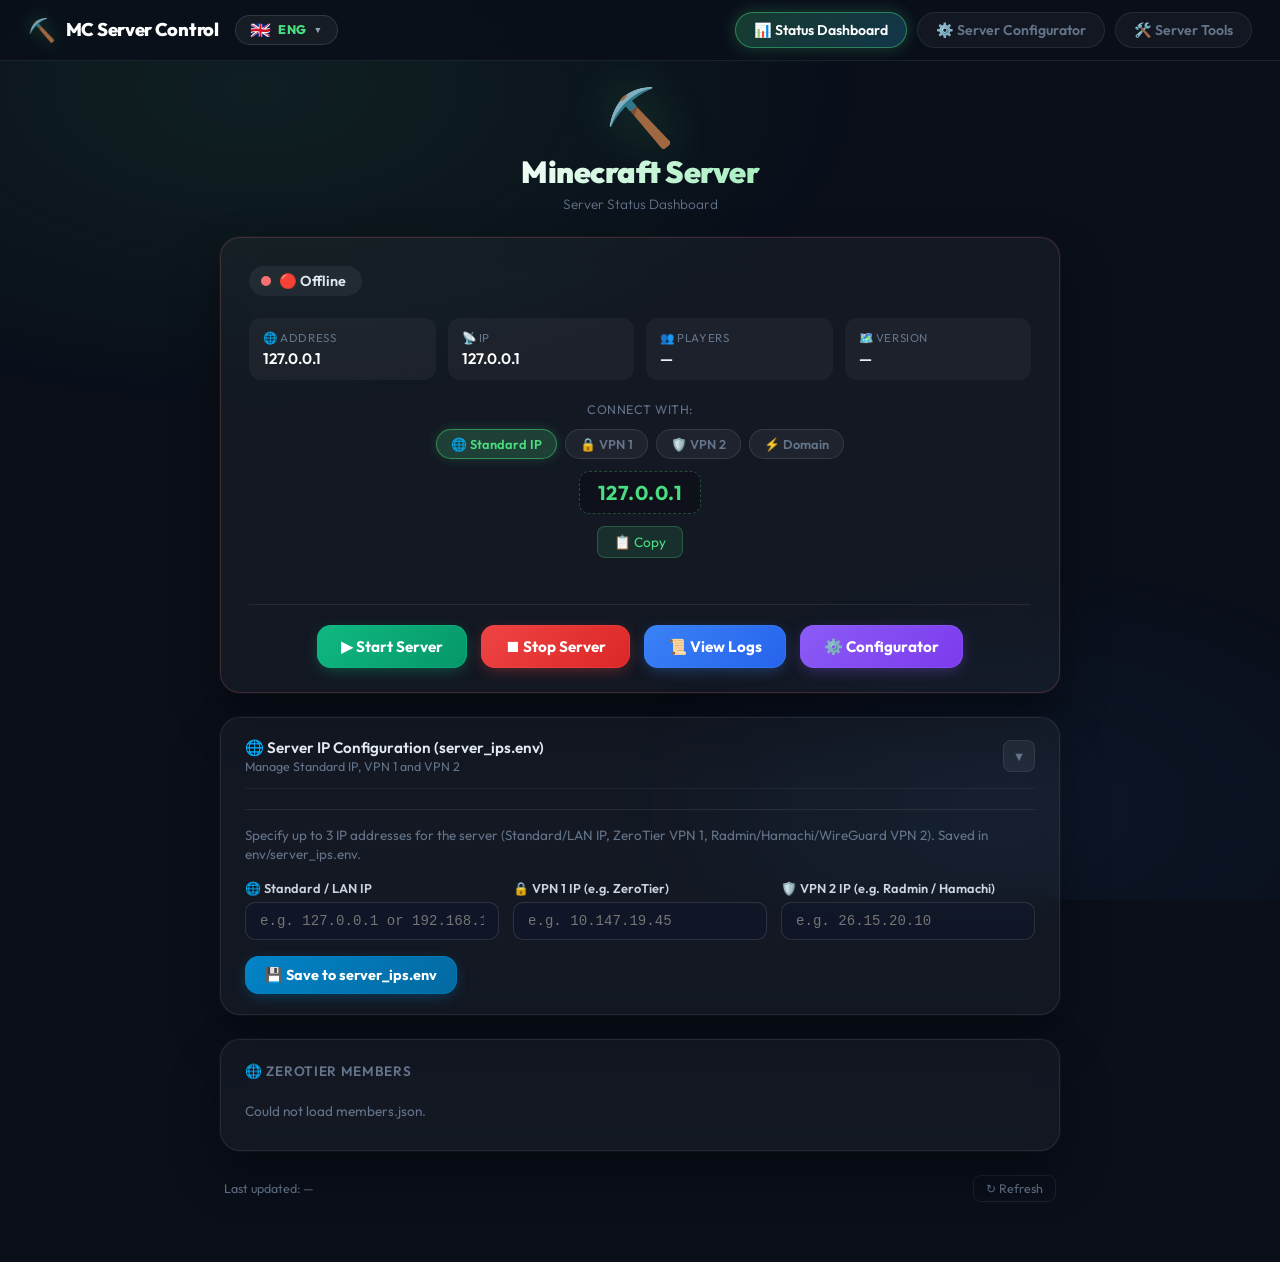
==== images/caddy/web/index.html @ 21b8a4ed "scroll menu change language web page" ====
<!DOCTYPE html>
<html lang="en">

<head>
    <meta charset="UTF-8">
    <meta name="viewport" content="width=device-width, initial-scale=1.0">
    <title>Minecraft Server Status</title>
    <link rel="preconnect" href="https://fonts.googleapis.com">
    <link rel="preconnect" href="https://fonts.googleapis.com" crossorigin>
    <link href="https://fonts.googleapis.com/css2?family=Outfit:wght@300;400;600;700;900&display=swap" rel="stylesheet">
    <link rel="stylesheet" href="css/style.css?v=12">
    <link rel="stylesheet" href="css/config.css?v=12">
</head>

<body>
    <div class="bg-particles" id="particles"></div>

    <!-- Navigation Header -->
    <nav class="top-nav">
        <div class="nav-left">
            <div class="nav-brand">
                <span class="nav-icon">⛏️</span>
                <span class="nav-title" data-i18n="nav_brand">MC Server Control</span>
            </div>
            <div class="lang-dropdown-wrapper" id="lang-dropdown-wrapper">
                <button type="button" class="lang-dropdown-btn" id="lang-dropdown-btn" onclick="toggleLangDropdown(event)" aria-expanded="false" aria-haspopup="true" title="Select Language">
                    <span class="lang-flag" id="lang-flag">🇬🇧</span>
                    <span class="lang-code" id="lang-code">ENG</span>
                    <span class="lang-arrow">▼</span>
                </button>
                <div class="lang-dropdown-menu" id="lang-dropdown-menu">
                    <button type="button" class="lang-option active" data-lang="en" onclick="selectLanguage('en')">
                        <span class="lang-option-flag">🇬🇧</span>
                        <span class="lang-option-label">English</span>
                        <span class="lang-option-code">ENG</span>
                        <span class="lang-check">✓</span>
                    </button>
                    <button type="button" class="lang-option" data-lang="it" onclick="selectLanguage('it')">
                        <span class="lang-option-flag">🇮🇹</span>
                        <span class="lang-option-label">Italiano</span>
                        <span class="lang-option-code">ITA</span>
                        <span class="lang-check">✓</span>
                    </button>
                </div>
            </div>
        </div>
        <div class="nav-links">
            <a href="index.html" class="nav-btn active" data-i18n="nav_status">📊 Status Dashboard</a>
            <a href="config.html" class="nav-btn" data-i18n="nav_config">⚙️ Server Configurator</a>
            <a href="tools.html" class="nav-btn" data-i18n="nav_tools">🛠️ Server Tools</a>
        </div>
    </nav>

    <main class="container">
        <header>
            <div class="logo">⛏️</div>
            <h1 id="server-name" data-i18n="dash_title">Minecraft Server</h1>
            <p class="subtitle" id="server-desc" data-i18n="dash_subtitle">Server Status Dashboard</p>
            <p class="visitor-greeting" id="visitor-greeting" style="display:none"></p>
        </header>

        <!-- Auto-Stop Inactivity Warning Banner -->
        <div id="autostop-banner" class="autostop-banner" style="display: none;">
            <div class="banner-content">
                <span class="banner-icon">💤</span>
                <div class="banner-text">
                    <strong data-i18n="dash_autostop_title">Server in Standby per Inattività (Auto-Stop)</strong>
                    <p data-i18n="dash_autostop_desc">Il server è stato spento automaticamente per risparmiare risorse. Clicca su <strong>▶ Start Server</strong> per riaccenderlo.</p>
                </div>
            </div>
            <button class="control-btn start-btn btn-sm" id="banner-start-btn" onclick="startServer()" style="white-space: nowrap;" data-i18n="dash_btn_restart_standby">▶ Riattiva Server</button>
        </div>

        <section class="status-card" id="status-card">
            <div class="status-badge" id="status-badge">
                <span class="pulse-dot" id="pulse-dot"></span>
                <span id="status-text" data-i18n="dash_checking">Checking...</span>
            </div>

            <div class="info-grid">
                <div class="info-item">
                    <div class="info-label" data-i18n="dash_address">🌐 Address</div>
                    <div class="info-value" id="server-address">Loading...</div>
                </div>
                <div class="info-item">
                    <div class="info-label" data-i18n="dash_ip">📡 IP</div>
                    <div class="info-value" id="server-ip">Loading...</div>
                </div>
                <div class="info-item">
                    <div class="info-label" data-i18n="dash_players">👥 Players</div>
                    <div class="info-value" id="player-count">—</div>
                </div>
                <div class="info-item">
                    <div class="info-label" data-i18n="dash_version">🗺️ Version</div>
                    <div class="info-value" id="server-version">—</div>
                </div>
            </div>

            <div class="motd-box" id="motd-box" style="display:none">
                <span id="motd-text"></span>
            </div>

            <div class="connect-section">
                <p class="connect-label" data-i18n="dash_connect_with">Connect with:</p>
                <div class="ip-selector-tabs" id="ip-selector-tabs">
                    <button class="ip-tab active" id="tab-normal" onclick="selectConnectIp('normal')" data-i18n="dash_tab_normal">🌐 Standard IP</button>
                    <button class="ip-tab" id="tab-vpn1" onclick="selectConnectIp('vpn1')" data-i18n="dash_tab_vpn1">🔒 VPN 1</button>
                    <button class="ip-tab" id="tab-vpn2" onclick="selectConnectIp('vpn2')" data-i18n="dash_tab_vpn2">🛡️ VPN 2</button>
                    <button class="ip-tab" id="tab-ddns" onclick="selectConnectIp('ddns')" data-i18n="dash_tab_ddns">⚡ Domain</button>
                </div>
                <div class="connect-address" id="connect-address">—</div>
                <button class="copy-btn" id="copy-btn" onclick="copyAddress()" data-i18n="dash_btn_copy">📋 Copy</button>
            </div>

            <div class="server-controls">
                <button class="control-btn start-btn" id="start-btn" onclick="startServer()" data-i18n="dash_btn_start">▶ Start Server</button>
                <button class="control-btn stop-btn" id="stop-btn" onclick="stopServer()" data-i18n="dash_btn_stop">⏹ Stop Server</button>
                <button class="control-btn log-btn" id="toggle-log-btn" onclick="toggleLogs()" data-i18n="dash_btn_logs">📜 View Logs</button>
                <a href="config.html" class="control-btn config-btn" id="config-btn" data-i18n="dash_btn_config">⚙️ Configurator</a>
            </div>

            <div class="log-viewer" id="log-viewer" style="display: none;">
                <div class="log-header">
                    <span data-i18n="dash_logs_title">Server Logs</span>
                    <button class="log-refresh-btn" onclick="fetchLogs()">↻</button>
                </div>
                <pre class="log-content" id="log-content" data-i18n="dash_logs_loading">Loading logs...</pre>
            </div>
        </section>

        <!-- Server IPs Configuration Card (server_ips.env) -->
        <section class="ip-manager-card" id="ip-manager-card">
            <div class="card-header" onclick="toggleIpManager()">
                <div class="card-header-left">
                    <h2 class="card-title" data-i18n="dash_ip_manager_title">🌐 Server IP Configuration (server_ips.env)</h2>
                    <span class="card-subtitle" data-i18n="dash_ip_manager_sub">Manage Standard IP, VPN 1 and VPN 2</span>
                </div>
                <button class="toggle-btn" id="ip-toggle-btn" type="button">▼</button>
            </div>
            <div class="ip-manager-body" id="ip-manager-body">
                <p class="section-desc" data-i18n="dash_ip_manager_desc">Specify up to 3 IP addresses for the server (Standard/LAN IP, ZeroTier VPN 1, Radmin/Hamachi/WireGuard VPN 2). Saved in env/server_ips.env.</p>
                <div class="ip-inputs-grid">
                    <div class="ip-field">
                        <label for="ip-server-input" data-i18n="dash_ip_normal_label">🌐 Standard / LAN IP</label>
                        <input type="text" id="ip-server-input" placeholder="e.g. 127.0.0.1 or 192.168.1.100" data-i18n-placeholder="dash_ip_normal_ph">
                    </div>
                    <div class="ip-field">
                        <label for="ip-vpn1-input" data-i18n="dash_ip_vpn1_label">🔒 VPN 1 IP (e.g. ZeroTier)</label>
                        <input type="text" id="ip-vpn1-input" placeholder="e.g. 10.147.19.45" data-i18n-placeholder="dash_ip_vpn1_ph">
                    </div>
                    <div class="ip-field">
                        <label for="ip-vpn2-input" data-i18n="dash_ip_vpn2_label">🛡️ VPN 2 IP (e.g. Radmin / Hamachi)</label>
                        <input type="text" id="ip-vpn2-input" placeholder="e.g. 26.15.20.10" data-i18n-placeholder="dash_ip_vpn2_ph">
                    </div>
                </div>
                <div class="ip-actions">
                    <button class="control-btn save-ips-btn" onclick="saveServerIps()" data-i18n="dash_btn_save_ips">💾 Save to server_ips.env</button>
                    <span class="save-status" id="ip-save-status"></span>
                </div>
            </div>
        </section>

        <section class="members-card">
            <h2 class="members-title" data-i18n="dash_members_title">🌐 ZeroTier Members</h2>
            <ul class="members-list" id="members-list">
                <li class="member-placeholder">Loading...</li>
            </ul>
        </section>

        <footer>
            <p><span data-i18n="dash_last_updated">Last updated:</span> <span id="last-updated">—</span></p>
            <button class="refresh-btn" onclick="refresh()" data-i18n="dash_btn_refresh">↻ Refresh</button>
        </footer>
    </main>

    <script src="js/i18n.js?v=12"></script>
    <script src="js/script.js?v=12"></script>
</body>

</html>
---- images/caddy/web/css/style.css ----
:root {
    --green: #4ade80;
    --green-dark: #16a34a;
    --red: #f87171;
    --yellow: #fbbf24;
    --bg: #0a0f1a;
    --card-bg: rgba(255, 255, 255, 0.04);
    --card-border: rgba(255, 255, 255, 0.08);
    --text: #e2e8f0;
    --muted: #64748b;
    --font: 'Outfit', sans-serif;
}

* {
    margin: 0;
    padding: 0;
    box-sizing: border-box;
}

body {
    font-family: var(--font);
    background: var(--bg);
    color: var(--text);
    min-height: 100vh;
    display: flex;
    flex-direction: column;
    overflow-x: hidden;
    overflow-y: auto;
    position: relative;
}

/* ── Top Navigation Bar ─────────────────────────────────────────── */
.top-nav {
    position: sticky;
    top: 0;
    z-index: 100;
    background: rgba(10, 15, 26, 0.88);
    backdrop-filter: blur(16px);
    -webkit-backdrop-filter: blur(16px);
    border-bottom: 1px solid var(--card-border);
    padding: 12px 28px;
    display: flex;
    align-items: center;
    justify-content: space-between;
    width: 100%;
    box-sizing: border-box;
}

.nav-left {
    display: flex;
    align-items: center;
    gap: 16px;
}

.nav-brand {
    display: flex;
    align-items: center;
    gap: 10px;
    font-weight: 800;
    font-size: 1.15rem;
    color: #ffffff;
    letter-spacing: -0.3px;
}

.nav-icon {
    font-size: 1.4rem;
    filter: drop-shadow(0 0 8px rgba(74, 222, 128, 0.4));
}

.lang-dropdown-wrapper {
    position: relative;
    display: inline-block;
}

.lang-dropdown-btn {
    all: unset;
    box-sizing: border-box;
    display: inline-flex;
    align-items: center;
    gap: 7px;
    padding: 6px 14px;
    background: rgba(255, 255, 255, 0.05);
    border: 1px solid rgba(255, 255, 255, 0.12);
    border-radius: 999px;
    color: #e2e8f0;
    font-size: 0.82rem;
    font-weight: 700;
    cursor: pointer;
    transition: all 0.25s cubic-bezier(0.4, 0, 0.2, 1);
    user-select: none;
    font-family: inherit;
    letter-spacing: 0.5px;
}

.lang-dropdown-btn:hover,
.lang-dropdown-wrapper.open .lang-dropdown-btn {
    background: rgba(255, 255, 255, 0.1);
    border-color: rgba(74, 222, 128, 0.45);
    color: #ffffff;
    box-shadow: 0 0 12px rgba(74, 222, 128, 0.2);
    transform: translateY(-1px);
}

.lang-flag {
    font-size: 1.05rem;
    line-height: 1;
}

.lang-code {
    font-size: 0.78rem;
    font-weight: 800;
    color: #4ade80;
}

.lang-arrow {
    font-size: 0.55rem;
    color: #94a3b8;
    transition: transform 0.25s ease;
}

.lang-dropdown-wrapper.open .lang-arrow {
    transform: rotate(180deg);
}

.lang-dropdown-menu {
    position: absolute;
    top: calc(100% + 8px);
    left: 0;
    min-width: 175px;
    background: rgba(15, 23, 42, 0.95);
    backdrop-filter: blur(20px);
    -webkit-backdrop-filter: blur(20px);
    border: 1px solid rgba(255, 255, 255, 0.15);
    border-radius: 14px;
    box-shadow: 0 12px 35px rgba(0, 0, 0, 0.6), 0 0 15px rgba(74, 222, 128, 0.1);
    padding: 6px;
    display: none;
    flex-direction: column;
    gap: 4px;
    z-index: 1000;
    transform-origin: top left;
    animation: dropdownFade 0.2s cubic-bezier(0.16, 1, 0.3, 1);
}

@keyframes dropdownFade {
    from {
        opacity: 0;
        transform: translateY(-6px) scale(0.97);
    }
    to {
        opacity: 1;
        transform: translateY(0) scale(1);
    }
}

.lang-dropdown-wrapper.open .lang-dropdown-menu {
    display: flex;
}

.lang-option {
    all: unset;
    box-sizing: border-box;
    display: flex;
    align-items: center;
    gap: 10px;
    padding: 8px 12px;
    border-radius: 9px;
    color: #cbd5e1;
    font-size: 0.85rem;
    font-weight: 600;
    cursor: pointer;
    transition: all 0.18s ease;
    user-select: none;
}

.lang-option:hover {
    background: rgba(255, 255, 255, 0.08);
    color: #ffffff;
}

.lang-option.active {
    background: rgba(74, 222, 128, 0.15);
    color: #4ade80;
    font-weight: 700;
    border: 1px solid rgba(74, 222, 128, 0.3);
}

.lang-option-flag {
    font-size: 1.15rem;
    line-height: 1;
}

.lang-option-label {
    flex: 1;
}

.lang-option-code {
    font-size: 0.72rem;
    color: #94a3b8;
    font-weight: 700;
    background: rgba(255, 255, 255, 0.06);
    padding: 2px 6px;
    border-radius: 4px;
}

.lang-option.active .lang-option-code {
    color: #4ade80;
    background: rgba(74, 222, 128, 0.2);
}

.lang-check {
    font-size: 0.85rem;
    color: #4ade80;
    opacity: 0;
    transition: opacity 0.15s ease;
}

.lang-option.active .lang-check {
    opacity: 1;
}

.nav-links {
    display: flex;
    align-items: center;
    gap: 10px;
    flex-wrap: wrap;
}

.nav-btn {
    text-decoration: none;
    font-size: 0.88rem;
    font-weight: 600;
    padding: 8px 18px;
    border-radius: 999px;
    color: var(--muted);
    background: rgba(255, 255, 255, 0.04);
    border: 1px solid var(--card-border);
    transition: all 0.25s cubic-bezier(0.4, 0, 0.2, 1);
    display: inline-flex;
    align-items: center;
    gap: 6px;
    user-select: none;
}

.nav-btn:hover {
    color: #ffffff;
    background: rgba(255, 255, 255, 0.09);
    border-color: rgba(255, 255, 255, 0.2);
    transform: translateY(-1px);
}

.nav-btn.active {
    color: #ffffff;
    background: linear-gradient(135deg, rgba(74, 222, 128, 0.22), rgba(56, 189, 248, 0.22));
    border-color: rgba(74, 222, 128, 0.45);
    box-shadow: 0 0 16px rgba(74, 222, 128, 0.25);
}

@media (max-width: 640px) {
    .top-nav {
        flex-direction: column;
        gap: 12px;
        padding: 12px 16px;
        text-align: center;
    }
    
    .nav-links {
        justify-content: center;
        width: 100%;
    }
    
    .nav-btn {
        font-size: 0.8rem;
        padding: 6px 12px;
    }
}

/* ── background particles ─────────────────── */
.bg-particles {
    position: fixed;
    inset: 0;
    pointer-events: none;
    z-index: 0;
}

.bg-particles::before {
    content: '';
    position: absolute;
    inset: 0;
    background:
        radial-gradient(ellipse 80% 60% at 20% 10%, rgba(74, 222, 128, .08) 0%, transparent 60%),
        radial-gradient(ellipse 60% 50% at 80% 90%, rgba(59, 130, 246, .07) 0%, transparent 55%);
}

/* ── layout ───────────────────────────────── */
.container {
    position: relative;
    z-index: 1;
    width: min(840px, 94vw);
    display: flex;
    flex-direction: column;
    gap: 24px;
    padding: 28px 0 60px 0;
    margin: auto;
}

/* ── header ───────────────────────────────── */
header {
    text-align: center;
}

.logo {
    font-size: 3.5rem;
    line-height: 1;
    margin-bottom: 8px;
    filter: drop-shadow(0 0 24px rgba(74, 222, 128, .4));
    animation: float 3s ease-in-out infinite;
}

@keyframes float {

    0%,
    100% {
        transform: translateY(0);
    }

    50% {
        transform: translateY(-8px);
    }
}

h1 {
    font-size: 1.9rem;
    font-weight: 900;
    letter-spacing: -0.5px;
    background: linear-gradient(135deg, #fff 30%, #4ade80);
    -webkit-background-clip: text;
    background-clip: text;
    -webkit-text-fill-color: transparent;
}

.subtitle {
    color: var(--muted);
    font-size: .85rem;
    margin-top: 4px;
    font-weight: 300;
}

.visitor-greeting {
    margin-top: 8px;
    font-size: .82rem;
    color: var(--green);
    background: rgba(74, 222, 128, .08);
    border: 1px solid rgba(74, 222, 128, .18);
    border-radius: 99px;
    display: inline-block;
    padding: 3px 14px;
    font-weight: 500;
}

/* ── status card ──────────────────────────── */
.status-card {
    background: var(--card-bg);
    border: 1px solid var(--card-border);
    border-radius: 20px;
    padding: 28px 28px 24px;
    backdrop-filter: blur(16px);
    display: flex;
    flex-direction: column;
    gap: 22px;
    box-shadow: 0 0 0 1px rgba(255, 255, 255, .03), 0 24px 48px rgba(0, 0, 0, .4);
    transition: border-color .4s;
}

.status-card.online {
    border-color: rgba(74, 222, 128, .3);
}

.status-card.offline {
    border-color: rgba(248, 113, 113, .2);
}

/* status badge */
.status-badge {
    display: inline-flex;
    align-items: center;
    gap: 8px;
    background: rgba(255, 255, 255, .06);
    border-radius: 99px;
    padding: 6px 16px 6px 12px;
    font-size: .9rem;
    font-weight: 600;
    width: fit-content;
}

.pulse-dot {
    width: 10px;
    height: 10px;
    border-radius: 50%;
    background: var(--muted);
    transition: background .4s;
}

.pulse-dot.online {
    background: var(--green);
    box-shadow: 0 0 0 0 rgba(74, 222, 128, .6);
    animation: pulse 1.8s infinite;
}

.pulse-dot.offline {
    background: var(--red);
}

@keyframes pulse {
    0% {
        box-shadow: 0 0 0 0 rgba(74, 222, 128, .6);
    }

    70% {
        box-shadow: 0 0 0 8px rgba(74, 222, 128, 0);
    }

    100% {
        box-shadow: 0 0 0 0 rgba(74, 222, 128, 0);
    }
}

/* info grid */
.info-grid {
    display: grid;
    grid-template-columns: repeat(4, 1fr);
    gap: 12px;
}

@media (max-width: 680px) {
    .info-grid {
        grid-template-columns: 1fr 1fr;
    }
}

.info-item {
    background: rgba(255, 255, 255, .04);
    border-radius: 12px;
    padding: 12px 14px;
}

.info-label {
    font-size: .72rem;
    color: var(--muted);
    text-transform: uppercase;
    letter-spacing: .6px;
    margin-bottom: 4px;
}

.info-value {
    font-size: .95rem;
    font-weight: 600;
    word-break: break-all;
    color: #fff;
}

/* motd */
.motd-box {
    background: rgba(74, 222, 128, .06);
    border: 1px solid rgba(74, 222, 128, .15);
    border-radius: 12px;
    padding: 12px 16px;
    font-size: .9rem;
    color: #a7f3d0;
    font-style: italic;
    text-align: center;
}

/* connect section */
.connect-section {
    display: flex;
    flex-direction: column;
    align-items: center;
    gap: 12px;
}

.connect-label {
    font-size: .78rem;
    color: var(--muted);
    text-transform: uppercase;
    letter-spacing: .5px;
}

.ip-selector-tabs {
    display: flex;
    flex-wrap: wrap;
    justify-content: center;
    gap: 8px;
}

.ip-tab {
    background: rgba(255, 255, 255, 0.05);
    border: 1px solid rgba(255, 255, 255, 0.1);
    color: var(--muted);
    font-family: var(--font);
    font-size: 0.8rem;
    font-weight: 600;
    padding: 6px 14px;
    border-radius: 20px;
    cursor: pointer;
    transition: all 0.2s ease;
}

.ip-tab:hover {
    background: rgba(255, 255, 255, 0.12);
    color: var(--text);
}

.ip-tab.active {
    background: rgba(74, 222, 128, 0.2);
    border-color: rgba(74, 222, 128, 0.5);
    color: var(--green);
    box-shadow: 0 0 12px rgba(74, 222, 128, 0.2);
}

.connect-address {
    font-size: 1.25rem;
    font-weight: 700;
    color: var(--green);
    letter-spacing: .5px;
    background: rgba(0, 0, 0, 0.25);
    padding: 8px 18px;
    border-radius: 10px;
    border: 1px dashed rgba(74, 222, 128, 0.3);
}

.copy-btn {
    background: rgba(74, 222, 128, .12);
    border: 1px solid rgba(74, 222, 128, .25);
    color: var(--green);
    border-radius: 8px;
    padding: 6px 16px;
    font-family: var(--font);
    font-size: .85rem;
    cursor: pointer;
    transition: all .2s;
}

.copy-btn:hover {
    background: rgba(74, 222, 128, .22);
    transform: translateY(-1px);
}

/* ── ip manager card ──────────────────────── */
.ip-manager-card {
    background: var(--card-bg);
    border: 1px solid var(--card-border);
    border-radius: 20px;
    padding: 20px 24px;
    backdrop-filter: blur(16px);
    box-shadow: 0 0 0 1px rgba(255, 255, 255, .03), 0 24px 48px rgba(0, 0, 0, .4);
    transition: all 0.3s ease;
}

.ip-manager-card .card-header {
    display: flex;
    justify-content: space-between;
    align-items: center;
    cursor: pointer;
    user-select: none;
}

.ip-manager-card .card-title {
    font-size: 0.95rem;
    font-weight: 600;
    color: #e2e8f0;
    margin: 0;
}

.ip-manager-card .card-subtitle {
    display: block;
    font-size: 0.78rem;
    color: var(--muted);
    margin-top: 2px;
}

.toggle-btn {
    background: rgba(255, 255, 255, 0.06);
    border: 1px solid var(--card-border);
    color: var(--muted);
    border-radius: 8px;
    width: 32px;
    height: 32px;
    display: flex;
    align-items: center;
    justify-content: center;
    cursor: pointer;
    font-size: 0.8rem;
    transition: all 0.2s ease;
}

.toggle-btn:hover {
    color: var(--text);
    background: rgba(255, 255, 255, 0.12);
}

.ip-manager-body {
    margin-top: 18px;
    padding-top: 16px;
    border-top: 1px solid rgba(255, 255, 255, 0.08);
}

.section-desc {
    font-size: 0.84rem;
    color: var(--muted);
    margin-bottom: 16px;
    line-height: 1.4;
}

.section-desc code {
    background: rgba(255, 255, 255, 0.08);
    padding: 2px 6px;
    border-radius: 4px;
    color: #a7f3d0;
}

.ip-inputs-grid {
    display: grid;
    grid-template-columns: repeat(auto-fit, minmax(220px, 1fr));
    gap: 14px;
    margin-bottom: 16px;
}

.ip-field {
    display: flex;
    flex-direction: column;
    gap: 6px;
}

.ip-field label {
    font-size: 0.8rem;
    font-weight: 600;
    color: #cbd5e1;
}

.ip-field input {
    background: rgba(15, 23, 42, 0.6);
    border: 1px solid rgba(255, 255, 255, 0.12);
    border-radius: 10px;
    padding: 10px 14px;
    color: #f8fafc;
    font-family: 'Courier New', monospace;
    font-size: 0.88rem;
    outline: none;
    transition: all 0.2s ease;
}

.ip-field input:focus {
    border-color: #38bdf8;
    box-shadow: 0 0 12px rgba(56, 189, 248, 0.25);
    background: rgba(15, 23, 42, 0.85);
}

.ip-actions {
    display: flex;
    align-items: center;
    gap: 12px;
}

.save-ips-btn {
    background: linear-gradient(135deg, #0284c7, #0369a1);
    box-shadow: 0 4px 15px -3px rgba(2, 132, 199, 0.4), 0 0 0 1px rgba(2, 132, 199, 0.5) inset;
    padding: 10px 20px !important;
    font-size: 0.9rem !important;
}

.save-ips-btn:hover:not(:disabled) {
    transform: translateY(-2px);
    box-shadow: 0 8px 25px -5px rgba(2, 132, 199, 0.6), 0 0 0 1px rgba(2, 132, 199, 0.8) inset;
}

.save-status {
    font-size: 0.85rem;
    font-weight: 500;
}

/* ── footer ───────────────────────────────── */
footer {
    display: flex;
    justify-content: space-between;
    align-items: center;
    font-size: .78rem;
    color: var(--muted);
    padding: 0 4px;
}

.refresh-btn {
    background: none;
    border: 1px solid var(--card-border);
    color: var(--muted);
    border-radius: 8px;
    padding: 5px 12px;
    font-family: var(--font);
    font-size: .78rem;
    cursor: pointer;
    transition: all .2s;
}

.refresh-btn:hover {
    color: var(--text);
    border-color: rgba(255, 255, 255, .2);
}

/* ── members card ─────────────────────────── */
.members-card {
    background: var(--card-bg);
    border: 1px solid var(--card-border);
    border-radius: 20px;
    padding: 22px 24px;
    backdrop-filter: blur(16px);
    box-shadow: 0 0 0 1px rgba(255, 255, 255, .03), 0 24px 48px rgba(0, 0, 0, .4);
}

.members-title {
    font-size: .85rem;
    font-weight: 600;
    color: var(--muted);
    text-transform: uppercase;
    letter-spacing: .7px;
    margin-bottom: 14px;
}

.members-list {
    list-style: none;
    display: flex;
    flex-direction: column;
    gap: 8px;
}

.member-item {
    display: flex;
    align-items: center;
    justify-content: space-between;
    background: rgba(255, 255, 255, .04);
    border-radius: 12px;
    padding: 10px 14px;
    transition: background .2s;
}

.member-item:hover {
    background: rgba(255, 255, 255, .07);
}

.member-name {
    font-weight: 600;
    font-size: .9rem;
}

.member-ip {
    font-family: 'Courier New', monospace;
    font-size: .82rem;
    color: var(--green);
    background: rgba(74, 222, 128, .08);
    border-radius: 6px;
    padding: 2px 8px;
}

.member-placeholder {
    color: var(--muted);
    font-size: .85rem;
    padding: 8px 0;
}

/* Highlight Server Host */
.member-item.member-host {
    background: rgba(74, 222, 128, .12);
    border: 1px solid rgba(74, 222, 128, .3);
}

.host-badge {
    display: inline-block;
    font-size: .68rem;
    font-weight: 700;
    background: rgba(74, 222, 128, .18);
    color: var(--green);
    border-radius: 99px;
    padding: 1px 8px;
    margin-left: 6px;
    vertical-align: middle;
    letter-spacing: .3px;
}

/* ── server controls ──────────────────────── */
.server-controls {
    display: flex;
    justify-content: center;
    align-items: center;
    flex-wrap: wrap;
    gap: 14px;
    margin-top: 24px;
    padding-top: 20px;
    border-top: 1px solid var(--card-border);
}

.control-btn {
    position: relative;
    font-family: var(--font);
    font-weight: 700;
    font-size: 0.95rem;
    padding: 12px 24px;
    border-radius: 14px;
    cursor: pointer;
    transition: all 0.3s cubic-bezier(0.4, 0, 0.2, 1);
    color: white;
    border: none;
    overflow: hidden;
    z-index: 1;
    display: inline-flex;
    align-items: center;
    justify-content: center;
    gap: 8px;
    white-space: nowrap;
}

.control-btn::before {
    content: '';
    position: absolute;
    inset: 0;
    z-index: -1;
    background: linear-gradient(135deg, rgba(255,255,255,0.1), rgba(255,255,255,0));
    transition: opacity 0.3s ease;
    opacity: 0;
}

.control-btn:hover::before {
    opacity: 1;
}

.control-btn:disabled {
    opacity: 0.5;
    cursor: not-allowed;
    transform: none !important;
    box-shadow: none !important;
    filter: grayscale(0.8);
}

.start-btn {
    background: linear-gradient(135deg, #10b981, #059669);
    box-shadow: 0 4px 15px -3px rgba(16, 185, 129, 0.4), 0 0 0 1px rgba(16, 185, 129, 0.5) inset;
}

.start-btn:hover:not(:disabled) {
    transform: translateY(-3px);
    box-shadow: 0 8px 25px -5px rgba(16, 185, 129, 0.6), 0 0 0 1px rgba(16, 185, 129, 0.8) inset;
}

.stop-btn {
    background: linear-gradient(135deg, #ef4444, #dc2626);
    box-shadow: 0 4px 15px -3px rgba(239, 68, 68, 0.4), 0 0 0 1px rgba(239, 68, 68, 0.5) inset;
}

.stop-btn:hover:not(:disabled) {
    transform: translateY(-3px);
    box-shadow: 0 8px 25px -5px rgba(239, 68, 68, 0.6), 0 0 0 1px rgba(239, 68, 68, 0.8) inset;
}

.log-btn {
    background: linear-gradient(135deg, #3b82f6, #2563eb);
    box-shadow: 0 4px 15px -3px rgba(59, 130, 246, 0.4), 0 0 0 1px rgba(59, 130, 246, 0.5) inset;
}

.log-btn:hover:not(:disabled) {
    transform: translateY(-3px);
    box-shadow: 0 8px 25px -5px rgba(59, 130, 246, 0.6), 0 0 0 1px rgba(59, 130, 246, 0.8) inset;
}

.config-btn {
    background: linear-gradient(135deg, #8b5cf6, #7c3aed);
    box-shadow: 0 4px 15px -3px rgba(139, 92, 246, 0.4), 0 0 0 1px rgba(139, 92, 246, 0.5) inset;
    text-decoration: none;
    display: inline-flex;
    align-items: center;
    justify-content: center;
    gap: 6px;
}

.config-btn:hover:not(:disabled) {
    transform: translateY(-3px);
    box-shadow: 0 8px 25px -5px rgba(139, 92, 246, 0.6), 0 0 0 1px rgba(139, 92, 246, 0.8) inset;
    color: white;
}

/* ── autostop banner ──────────────────────── */
.autostop-banner {
    background: linear-gradient(135deg, rgba(245, 158, 11, 0.15) 0%, rgba(217, 119, 6, 0.22) 100%);
    border: 1px solid rgba(245, 158, 11, 0.45);
    box-shadow: 0 0 24px rgba(245, 158, 11, 0.15);
    border-radius: 16px;
    padding: 16px 20px;
    display: flex;
    align-items: center;
    justify-content: space-between;
    gap: 16px;
    animation: fadeIn 0.4s ease;
}

.banner-content {
    display: flex;
    align-items: center;
    gap: 14px;
}

.banner-icon {
    font-size: 2rem;
    filter: drop-shadow(0 0 8px rgba(245, 158, 11, 0.4));
}

.banner-text strong {
    display: block;
    font-size: 1rem;
    color: #fef3c7;
    margin-bottom: 2px;
}

.banner-text p {
    margin: 0;
    font-size: 0.85rem;
    color: #fde68a;
}

.btn-sm {
    padding: 8px 16px !important;
    font-size: 0.88rem !important;
}

@media (max-width: 680px) {
    .autostop-banner {
        flex-direction: column;
        align-items: stretch;
        text-align: center;
    }
    .banner-content {
        flex-direction: column;
        text-align: center;
    }
}

/* ── log viewer ───────────────────────────── */
.log-viewer {
    margin-top: 16px;
    background: rgba(0, 0, 0, 0.4);
    border: 1px solid rgba(255, 255, 255, 0.1);
    border-radius: 12px;
    overflow: hidden;
    animation: fadeIn 0.3s ease;
}

@keyframes fadeIn {
    from { opacity: 0; transform: translateY(-10px); }
    to { opacity: 1; transform: translateY(0); }
}

.log-header {
    background: rgba(255, 255, 255, 0.05);
    padding: 8px 16px;
    display: flex;
    justify-content: space-between;
    align-items: center;
    border-bottom: 1px solid rgba(255, 255, 255, 0.05);
    font-size: 0.85rem;
    font-weight: 600;
    color: var(--muted);
}

.log-refresh-btn {
    background: none;
    border: none;
    color: var(--muted);
    cursor: pointer;
    font-size: 1.1rem;
    transition: color 0.2s;
}

.log-refresh-btn:hover {
    color: white;
}

.log-content {
    padding: 12px 16px;
    margin: 0;
    font-family: 'Courier New', Courier, monospace;
    font-size: 0.8rem;
    color: #a7f3d0;
    white-space: pre-wrap;
    max-height: 300px;
    overflow-y: auto;
}
---- images/caddy/web/css/config.css ----
/* ── Top Navigation Bar ─────────────────────────────────────────── */
.top-nav {
    position: sticky;
    top: 0;
    z-index: 100;
    background: rgba(10, 15, 26, 0.88);
    backdrop-filter: blur(16px);
    -webkit-backdrop-filter: blur(16px);
    border-bottom: 1px solid var(--card-border);
    padding: 12px 28px;
    display: flex;
    align-items: center;
    justify-content: space-between;
    width: 100%;
    box-sizing: border-box;
}

.nav-left {
    display: flex;
    align-items: center;
    gap: 16px;
}

.nav-brand {
    display: flex;
    align-items: center;
    gap: 10px;
    font-weight: 800;
    font-size: 1.15rem;
    color: #ffffff;
    letter-spacing: -0.3px;
}

.nav-icon {
    font-size: 1.4rem;
    filter: drop-shadow(0 0 8px rgba(74, 222, 128, 0.4));
}

.lang-dropdown-wrapper {
    position: relative;
    display: inline-block;
}

.lang-dropdown-btn {
    all: unset;
    box-sizing: border-box;
    display: inline-flex;
    align-items: center;
    gap: 7px;
    padding: 6px 14px;
    background: rgba(255, 255, 255, 0.05);
    border: 1px solid rgba(255, 255, 255, 0.12);
    border-radius: 999px;
    color: #e2e8f0;
    font-size: 0.82rem;
    font-weight: 700;
    cursor: pointer;
    transition: all 0.25s cubic-bezier(0.4, 0, 0.2, 1);
    user-select: none;
    font-family: inherit;
    letter-spacing: 0.5px;
}

.lang-dropdown-btn:hover,
.lang-dropdown-wrapper.open .lang-dropdown-btn {
    background: rgba(255, 255, 255, 0.1);
    border-color: rgba(74, 222, 128, 0.45);
    color: #ffffff;
    box-shadow: 0 0 12px rgba(74, 222, 128, 0.2);
    transform: translateY(-1px);
}

.lang-flag {
    font-size: 1.05rem;
    line-height: 1;
}

.lang-code {
    font-size: 0.78rem;
    font-weight: 800;
    color: #4ade80;
}

.lang-arrow {
    font-size: 0.55rem;
    color: #94a3b8;
    transition: transform 0.25s ease;
}

.lang-dropdown-wrapper.open .lang-arrow {
    transform: rotate(180deg);
}

.lang-dropdown-menu {
    position: absolute;
    top: calc(100% + 8px);
    left: 0;
    min-width: 175px;
    background: rgba(15, 23, 42, 0.95);
    backdrop-filter: blur(20px);
    -webkit-backdrop-filter: blur(20px);
    border: 1px solid rgba(255, 255, 255, 0.15);
    border-radius: 14px;
    box-shadow: 0 12px 35px rgba(0, 0, 0, 0.6), 0 0 15px rgba(74, 222, 128, 0.1);
    padding: 6px;
    display: none;
    flex-direction: column;
    gap: 4px;
    z-index: 1000;
    transform-origin: top left;
    animation: dropdownFade 0.2s cubic-bezier(0.16, 1, 0.3, 1);
}

@keyframes dropdownFade {
    from {
        opacity: 0;
        transform: translateY(-6px) scale(0.97);
    }
    to {
        opacity: 1;
        transform: translateY(0) scale(1);
    }
}

.lang-dropdown-wrapper.open .lang-dropdown-menu {
    display: flex;
}

.lang-option {
    all: unset;
    box-sizing: border-box;
    display: flex;
    align-items: center;
    gap: 10px;
    padding: 8px 12px;
    border-radius: 9px;
    color: #cbd5e1;
    font-size: 0.85rem;
    font-weight: 600;
    cursor: pointer;
    transition: all 0.18s ease;
    user-select: none;
}

.lang-option:hover {
    background: rgba(255, 255, 255, 0.08);
    color: #ffffff;
}

.lang-option.active {
    background: rgba(74, 222, 128, 0.15);
    color: #4ade80;
    font-weight: 700;
    border: 1px solid rgba(74, 222, 128, 0.3);
}

.lang-option-flag {
    font-size: 1.15rem;
    line-height: 1;
}

.lang-option-label {
    flex: 1;
}

.lang-option-code {
    font-size: 0.72rem;
    color: #94a3b8;
    font-weight: 700;
    background: rgba(255, 255, 255, 0.06);
    padding: 2px 6px;
    border-radius: 4px;
}

.lang-option.active .lang-option-code {
    color: #4ade80;
    background: rgba(74, 222, 128, 0.2);
}

.lang-check {
    font-size: 0.85rem;
    color: #4ade80;
    opacity: 0;
    transition: opacity 0.15s ease;
}

.lang-option.active .lang-check {
    opacity: 1;
}

.nav-links {
    display: flex;
    align-items: center;
    gap: 10px;
    flex-wrap: wrap;
}

.nav-btn {
    text-decoration: none;
    font-size: 0.88rem;
    font-weight: 600;
    padding: 8px 18px;
    border-radius: 999px;
    color: var(--muted);
    background: rgba(255, 255, 255, 0.04);
    border: 1px solid var(--card-border);
    transition: all 0.25s cubic-bezier(0.4, 0, 0.2, 1);
    display: inline-flex;
    align-items: center;
    gap: 6px;
    user-select: none;
}

.nav-btn:hover {
    color: #ffffff;
    background: rgba(255, 255, 255, 0.09);
    border-color: rgba(255, 255, 255, 0.2);
    transform: translateY(-1px);
}

.nav-btn.active {
    color: #ffffff;
    background: linear-gradient(135deg, rgba(74, 222, 128, 0.22), rgba(56, 189, 248, 0.22));
    border-color: rgba(74, 222, 128, 0.45);
    box-shadow: 0 0 16px rgba(74, 222, 128, 0.25);
}

@media (max-width: 640px) {
    .top-nav {
        flex-direction: column;
        gap: 12px;
        padding: 12px 16px;
        text-align: center;
    }
    
    .nav-links {
        justify-content: center;
        width: 100%;
    }
    
    .nav-btn {
        font-size: 0.8rem;
        padding: 6px 12px;
    }
}

/* ── Container Layout ───────────────────────────────────────────── */
.config-container {
    position: relative;
    z-index: 1;
    width: min(840px, 94vw);
    margin: 0 auto;
    padding: 28px 0 120px 0;
    display: flex;
    flex-direction: column;
    gap: 24px;
}

.config-header {
    text-align: center;
    margin-bottom: 8px;
}

.config-header h1 {
    font-size: 2.2rem;
    font-weight: 900;
    letter-spacing: -0.5px;
    background: linear-gradient(135deg, #ffffff 30%, #4ade80 70%, #38bdf8 100%);
    -webkit-background-clip: text;
    background-clip: text;
    -webkit-text-fill-color: transparent;
}

.config-header .subtitle {
    color: var(--muted);
    font-size: 0.95rem;
    margin-top: 6px;
}

.code-badge {
    background: rgba(255, 255, 255, 0.08);
    padding: 2px 7px;
    border-radius: 6px;
    font-family: 'JetBrains Mono', monospace;
    font-size: 0.85em;
    color: #38bdf8;
    border: 1px solid rgba(56, 189, 248, 0.2);
}

.status-indicator-bar {
    display: flex;
    align-items: center;
    justify-content: center;
    gap: 12px;
    margin-top: 14px;
}

.status-pill {
    display: inline-flex;
    align-items: center;
    gap: 6px;
    font-size: 0.82rem;
    padding: 4px 14px;
    border-radius: 999px;
    background: rgba(255, 255, 255, 0.05);
    border: 1px solid var(--card-border);
    color: var(--text);
}

.status-pill.success {
    background: rgba(74, 222, 128, 0.12);
    border-color: rgba(74, 222, 128, 0.3);
    color: #4ade80;
}

.status-pill.warning {
    background: rgba(251, 191, 36, 0.12);
    border-color: rgba(251, 191, 36, 0.3);
    color: #fbbf24;
}

.env-path-badge {
    font-size: 0.78rem;
    font-family: 'JetBrains Mono', monospace;
    color: var(--muted);
}

/* ── Secondary Navigation / Tab Bar ────────────────────────────── */
.config-tabs-nav {
    display: grid;
    grid-template-columns: repeat(4, 1fr);
    gap: 12px;
    background: rgba(15, 23, 42, 0.75);
    padding: 8px;
    border-radius: 18px;
    border: 1px solid var(--card-border);
    backdrop-filter: blur(16px);
    box-shadow: 0 10px 30px rgba(0, 0, 0, 0.25);
    width: 100%;
    box-sizing: border-box;
}

.tab-btn {
    all: unset;
    box-sizing: border-box;
    display: flex;
    align-items: center;
    gap: 12px;
    padding: 12px 16px;
    background: rgba(255, 255, 255, 0.03);
    border: 1px solid rgba(255, 255, 255, 0.07);
    border-radius: 14px;
    color: var(--muted);
    cursor: pointer;
    text-align: left;
    transition: all 0.25s cubic-bezier(0.4, 0, 0.2, 1);
    position: relative;
    user-select: none;
    font-family: inherit;
    width: 100%;
}

.tab-btn:hover {
    background: rgba(255, 255, 255, 0.08);
    color: #f1f5f9;
    transform: translateY(-2px);
    border-color: rgba(255, 255, 255, 0.16);
    box-shadow: 0 4px 12px rgba(0, 0, 0, 0.2);
}

.tab-btn.active {
    background: linear-gradient(135deg, rgba(74, 222, 128, 0.18), rgba(56, 189, 248, 0.18));
    border-color: rgba(74, 222, 128, 0.45);
    color: #ffffff;
    box-shadow: 0 4px 20px rgba(0, 0, 0, 0.35), 0 0 15px rgba(74, 222, 128, 0.2);
}

.tab-btn.active .tab-btn-icon {
    transform: scale(1.15);
    filter: drop-shadow(0 0 8px rgba(74, 222, 128, 0.6));
}

.tab-btn.active .tab-btn-title {
    color: #ffffff;
}

.tab-btn.active .tab-btn-sub {
    color: #cbd5e1;
}

.tab-btn-icon {
    font-size: 1.4rem;
    transition: transform 0.25s ease;
    flex-shrink: 0;
}

.tab-btn-text {
    display: flex;
    flex-direction: column;
    gap: 2px;
    overflow: hidden;
    flex: 1;
}

.tab-btn-title {
    font-size: 0.9rem;
    font-weight: 700;
    white-space: nowrap;
    overflow: hidden;
    text-overflow: ellipsis;
    color: #e2e8f0;
}

.tab-btn-sub {
    font-size: 0.73rem;
    color: var(--muted);
    white-space: nowrap;
    overflow: hidden;
    text-overflow: ellipsis;
    transition: color 0.25s ease;
}

/* ── Form & Tab Panes ───────────────────────────────────────────── */
#config-form {
    width: 100%;
    display: flex;
    flex-direction: column;
    gap: 24px;
}

.tab-pane {
    width: 100%;
    display: flex;
    flex-direction: column;
    gap: 24px;
    animation: tabFadeIn 0.25s ease-out;
}

.tab-pane[style*="display: none"] {
    display: none !important;
}

.tab-pane.active {
    display: flex !important;
    flex-direction: column !important;
    width: 100%;
}

@keyframes tabFadeIn {
    from {
        opacity: 0;
        transform: translateY(8px);
    }
    to {
        opacity: 1;
        transform: translateY(0);
    }
}

@media (max-width: 860px) {
    .config-tabs-nav {
        grid-template-columns: repeat(2, 1fr);
    }
}

@media (max-width: 520px) {
    .config-tabs-nav {
        grid-template-columns: 1fr;
    }
}

/* ── Form Cards ─────────────────────────────────────────────────── */
.form-card {
    background: var(--card-bg);
    border: 1px solid var(--card-border);
    border-radius: 20px;
    padding: 24px;
    backdrop-filter: blur(14px);
    transition: transform 0.2s ease, border-color 0.2s ease, box-shadow 0.2s ease;
}

.form-card:hover {
    border-color: rgba(255, 255, 255, 0.14);
    box-shadow: 0 8px 32px rgba(0, 0, 0, 0.2);
}

.card-header {
    display: flex;
    align-items: flex-start;
    gap: 14px;
    margin-bottom: 20px;
    border-bottom: 1px solid rgba(255, 255, 255, 0.05);
    padding-bottom: 14px;
}

.card-icon {
    font-size: 1.7rem;
    line-height: 1;
    filter: drop-shadow(0 0 10px rgba(255, 255, 255, 0.2));
}

.card-header h2 {
    font-size: 1.25rem;
    font-weight: 700;
    color: #fff;
}

.card-desc {
    font-size: 0.84rem;
    color: var(--muted);
    margin-top: 2px;
}

.card-desc a {
    color: var(--green);
    text-decoration: underline;
    text-underline-offset: 3px;
    transition: color 0.2s ease;
}

.card-desc a:hover {
    color: #86efac;
}

/* ── Form Elements & Grids ──────────────────────────────────────── */
.form-grid {
    display: grid;
    grid-template-columns: 1fr 1fr;
    gap: 18px;
}

.full-width {
    grid-column: 1 / -1;
}

.form-group {
    display: flex;
    flex-direction: column;
    gap: 6px;
}

.form-group label {
    font-size: 0.88rem;
    font-weight: 600;
    color: #cbd5e1;
    display: flex;
    align-items: center;
    gap: 6px;
}

.optional-tag {
    font-size: 0.78rem;
    font-weight: 400;
    color: var(--muted);
}

.tooltip-icon {
    font-size: 0.85rem;
    cursor: help;
    opacity: 0.7;
}

.form-input,
.form-select {
    width: 100%;
    background: rgba(15, 23, 42, 0.6);
    border: 1px solid rgba(255, 255, 255, 0.1);
    border-radius: 10px;
    padding: 10px 14px;
    font-size: 0.92rem;
    color: #f1f5f9;
    font-family: inherit;
    outline: none;
    transition: all 0.2s ease;
}

.form-input:focus,
.form-select:focus {
    border-color: #4ade80;
    box-shadow: 0 0 0 3px rgba(74, 222, 128, 0.15);
    background: rgba(15, 23, 42, 0.85);
}

.form-hint {
    font-size: 0.78rem;
    color: var(--muted);
}

.preview-tag {
    color: #4ade80;
    font-family: 'JetBrains Mono', monospace;
    font-weight: 600;
}

.accent-text {
    color: #38bdf8;
}

/* ── Server Type Selector ───────────────────────────────────────── */
.type-selector {
    display: grid;
    grid-template-columns: repeat(4, 1fr);
    gap: 10px;
}

.type-btn {
    background: rgba(255, 255, 255, 0.03);
    border: 1px solid var(--card-border);
    border-radius: 12px;
    padding: 12px 8px;
    display: flex;
    flex-direction: column;
    align-items: center;
    gap: 6px;
    cursor: pointer;
    transition: all 0.2s ease;
    color: var(--text);
}

.type-btn:hover {
    background: rgba(255, 255, 255, 0.08);
    border-color: rgba(255, 255, 255, 0.2);
    transform: translateY(-2px);
}

.type-btn.active {
    background: linear-gradient(135deg, rgba(74, 222, 128, 0.15), rgba(56, 189, 248, 0.15));
    border-color: #4ade80;
    box-shadow: 0 0 16px rgba(74, 222, 128, 0.25);
    color: #fff;
}

.type-btn .type-icon {
    font-size: 1.4rem;
}

.type-btn .type-name {
    font-size: 0.85rem;
    font-weight: 600;
}

.engine-specific-box {
    margin-top: 14px;
    background: rgba(0, 0, 0, 0.25);
    border-radius: 12px;
    padding: 14px;
    border: 1px dashed rgba(255, 255, 255, 0.1);
    animation: fadeIn 0.3s ease;
}

@keyframes fadeIn {
    from {
        opacity: 0;
        transform: translateY(-4px);
    }
    to {
        opacity: 1;
        transform: translateY(0);
    }
}

/* ── Preset Chips ───────────────────────────────────────────────── */
.preset-chips {
    display: flex;
    flex-wrap: wrap;
    gap: 6px;
    margin-top: 6px;
}

.chip {
    background: rgba(255, 255, 255, 0.05);
    border: 1px solid var(--card-border);
    color: #cbd5e1;
    font-size: 0.76rem;
    font-weight: 600;
    padding: 3px 10px;
    border-radius: 6px;
    cursor: pointer;
    transition: all 0.15s ease;
}

.chip:hover {
    background: rgba(74, 222, 128, 0.15);
    border-color: #4ade80;
    color: #fff;
}

/* ── Range Sliders ──────────────────────────────────────────────── */
.range-row {
    display: flex;
    align-items: center;
    gap: 12px;
}

.range-slider {
    flex: 1;
    accent-color: #4ade80;
    height: 6px;
    border-radius: 3px;
    background: rgba(255, 255, 255, 0.1);
    outline: none;
    cursor: pointer;
}

.range-num {
    width: 65px;
    text-align: center;
}

/* ── Password Wrapper ───────────────────────────────────────────── */
.password-input-wrapper {
    position: relative;
    display: flex;
    align-items: center;
}

.password-input-wrapper .form-input {
    padding-right: 40px;
}

.pwd-toggle-btn {
    position: absolute;
    right: 8px;
    background: transparent;
    border: none;
    cursor: pointer;
    font-size: 1rem;
    opacity: 0.6;
    padding: 6px;
    transition: opacity 0.2s;
}

.pwd-toggle-btn:hover {
    opacity: 1;
}

/* ── Toggle Switch ──────────────────────────────────────────────── */
.toggle-group {
    justify-content: center;
}

.toggle-switch {
    position: relative;
    display: inline-block;
    width: 48px;
    height: 26px;
    margin-top: 4px;
}

.toggle-switch input {
    opacity: 0;
    width: 0;
    height: 0;
}

.slider-toggle {
    position: absolute;
    cursor: pointer;
    top: 0;
    left: 0;
    right: 0;
    bottom: 0;
    background-color: rgba(255, 255, 255, 0.1);
    transition: .3s;
    border-radius: 34px;
    border: 1px solid var(--card-border);
}

.slider-toggle:before {
    position: absolute;
    content: "";
    height: 18px;
    width: 18px;
    left: 3px;
    bottom: 3px;
    background-color: #94a3b8;
    transition: .3s;
    border-radius: 50%;
}

.toggle-switch input:checked+.slider-toggle,
.slider-toggle.checked {
    background-color: rgba(74, 222, 128, 0.3);
    border-color: #4ade80;
}

.toggle-switch input:checked+.slider-toggle:before,
.slider-toggle.checked:before {
    transform: translateX(22px);
    background-color: #4ade80;
    box-shadow: 0 0 8px rgba(74, 222, 128, 0.6);
}

/* ── Minecraft MOTD Palette & Preview ──────────────────────────── */
.color-palette-bar {
    display: flex;
    flex-wrap: wrap;
    gap: 4px;
    margin-top: 6px;
}

.color-tag {
    font-family: 'JetBrains Mono', monospace;
    font-size: 0.72rem;
    font-weight: 600;
    padding: 2px 6px;
    border-radius: 4px;
    cursor: pointer;
    border: 1px solid rgba(0, 0, 0, 0.2);
    user-select: none;
    transition: transform 0.1s;
}

.color-tag:hover {
    transform: scale(1.15);
}

.motd-preview-card {
    margin-top: 10px;
    background: rgba(0, 0, 0, 0.4);
    border: 1px solid rgba(255, 255, 255, 0.08);
    border-radius: 10px;
    padding: 10px 14px;
}

.preview-label {
    font-size: 0.74rem;
    color: var(--muted);
    display: block;
    margin-bottom: 4px;
}

.motd-render-box {
    font-family: 'JetBrains Mono', monospace;
    font-size: 0.95rem;
    color: #ffffff;
    background: #11141c;
    padding: 10px 14px;
    border-radius: 6px;
    border: 1px solid rgba(255, 255, 255, 0.05);
    min-height: 24px;
    word-break: break-word;
}

/* ── Rclone Select & Previews ───────────────────────────────────── */
.input-with-select {
    display: grid;
    grid-template-columns: 1fr 1fr;
    gap: 8px;
}

.computed-preview-line {
    background: rgba(0, 0, 0, 0.3);
    border: 1px solid rgba(255, 255, 255, 0.06);
    border-radius: 8px;
    padding: 10px 14px;
    display: flex;
    align-items: center;
    justify-content: space-between;
    flex-wrap: wrap;
    gap: 8px;
}

.preview-title {
    font-size: 0.82rem;
    color: var(--muted);
}

.computed-code {
    font-family: 'JetBrains Mono', monospace;
    color: #4ade80;
    font-size: 0.88rem;
}

.computed-preview-box {
    background: rgba(0, 0, 0, 0.3);
    border: 1px solid rgba(255, 255, 255, 0.06);
    border-radius: 10px;
    padding: 12px 16px;
    display: flex;
    flex-direction: column;
    gap: 8px;
}

.preview-row {
    display: flex;
    justify-content: space-between;
    align-items: center;
    font-size: 0.84rem;
    color: var(--muted);
}

.preview-row code {
    color: #38bdf8;
    font-family: 'JetBrains Mono', monospace;
}

/* ── DDNS Provider Selector ─────────────────────────────────────── */
.ddns-provider-grid {
    display: grid;
    grid-template-columns: repeat(auto-fill, minmax(130px, 1fr));
    gap: 10px;
    margin-bottom: 18px;
}

.provider-card {
    background: rgba(255, 255, 255, 0.03);
    border: 1px solid var(--card-border);
    border-radius: 12px;
    padding: 10px 8px;
    text-align: center;
    cursor: pointer;
    transition: all 0.2s ease;
}

.provider-card:hover {
    background: rgba(255, 255, 255, 0.08);
    border-color: rgba(255, 255, 255, 0.2);
}

.provider-card.active {
    background: linear-gradient(135deg, rgba(56, 189, 248, 0.15), rgba(74, 222, 128, 0.15));
    border-color: #38bdf8;
    box-shadow: 0 0 16px rgba(56, 189, 248, 0.25);
}

.provider-badge {
    font-weight: 700;
    font-size: 0.85rem;
    color: #fff;
}

.provider-sub {
    font-size: 0.72rem;
    color: var(--muted);
    margin-top: 2px;
}

/* ── Floating Action Dock ───────────────────────────────────────── */
.action-dock {
    position: fixed;
    bottom: 24px;
    left: 50%;
    transform: translateX(-50%);
    z-index: 90;
    width: min(840px, 94vw);
}

.dock-content {
    background: rgba(10, 15, 26, 0.92);
    backdrop-filter: blur(20px);
    border: 1px solid rgba(255, 255, 255, 0.15);
    border-radius: 16px;
    padding: 12px 18px;
    display: flex;
    align-items: center;
    justify-content: flex-end;
    gap: 12px;
    box-shadow: 0 12px 40px rgba(0, 0, 0, 0.5), 0 0 20px rgba(74, 222, 128, 0.15);
}

.btn {
    border: none;
    border-radius: 10px;
    padding: 10px 18px;
    font-family: inherit;
    font-size: 0.88rem;
    font-weight: 600;
    cursor: pointer;
    display: inline-flex;
    align-items: center;
    gap: 8px;
    transition: all 0.2s ease;
}

.btn-secondary {
    background: rgba(255, 255, 255, 0.07);
    border: 1px solid var(--card-border);
    color: #cbd5e1;
}

.btn-secondary:hover {
    background: rgba(255, 255, 255, 0.14);
    color: #fff;
}

.btn-primary {
    background: linear-gradient(135deg, #16a34a, #22c55e);
    color: #fff;
    box-shadow: 0 4px 15px rgba(34, 197, 94, 0.35);
}

.btn-primary:hover {
    background: linear-gradient(135deg, #15803d, #16a34a);
    box-shadow: 0 6px 20px rgba(34, 197, 94, 0.5);
    transform: translateY(-1px);
}

/* ── Modals ─────────────────────────────────────────────────────── */
.modal-overlay {
    position: fixed;
    inset: 0;
    z-index: 1000;
    background: rgba(0, 0, 0, 0.75);
    backdrop-filter: blur(8px);
    display: flex;
    align-items: center;
    justify-content: center;
    padding: 20px;
    animation: fadeIn 0.2s ease;
}

.modal-card {
    background: #0d1322;
    border: 1px solid rgba(255, 255, 255, 0.15);
    border-radius: 20px;
    width: min(560px, 94vw);
    max-height: 85vh;
    display: flex;
    flex-direction: column;
    box-shadow: 0 20px 50px rgba(0, 0, 0, 0.7);
    overflow: hidden;
}

.modal-large {
    width: min(780px, 94vw);
}

.modal-header {
    display: flex;
    align-items: center;
    justify-content: space-between;
    padding: 18px 24px;
    border-bottom: 1px solid var(--card-border);
}

.modal-header h3 {
    font-size: 1.15rem;
    font-weight: 700;
    color: #fff;
}

.modal-close {
    background: transparent;
    border: none;
    font-size: 1.5rem;
    color: var(--muted);
    cursor: pointer;
    line-height: 1;
}

.modal-close:hover {
    color: #fff;
}

.modal-body {
    padding: 20px 24px;
    overflow-y: auto;
    display: flex;
    flex-direction: column;
    gap: 14px;
}

.modal-summary-text {
    font-size: 0.88rem;
    color: var(--text);
}

.summary-list {
    display: flex;
    flex-direction: column;
    gap: 8px;
}

.summary-item {
    display: flex;
    justify-content: space-between;
    align-items: center;
    background: rgba(255, 255, 255, 0.03);
    border: 1px solid rgba(255, 255, 255, 0.06);
    border-radius: 8px;
    padding: 8px 12px;
    font-size: 0.84rem;
}

.summary-item-key {
    color: var(--muted);
}

.summary-item-val {
    font-family: 'JetBrains Mono', monospace;
    color: #4ade80;
    font-weight: 600;
}

.code-block {
    background: #080c14;
    border: 1px solid rgba(255, 255, 255, 0.1);
    border-radius: 10px;
    padding: 16px;
    font-family: 'JetBrains Mono', monospace;
    font-size: 0.82rem;
    color: #93c5fd;
    overflow-x: auto;
    max-height: 50vh;
    white-space: pre;
}

.modal-footer {
    display: flex;
    align-items: center;
    justify-content: flex-end;
    gap: 12px;
    padding: 16px 24px;
    border-top: 1px solid var(--card-border);
    background: rgba(0, 0, 0, 0.2);
}

/* ── Toast Notifications ────────────────────────────────────────── */
.toast-container {
    position: fixed;
    top: 70px;
    right: 24px;
    z-index: 1100;
    display: flex;
    flex-direction: column;
    gap: 10px;
    pointer-events: none;
}

.toast {
    background: rgba(13, 19, 34, 0.95);
    backdrop-filter: blur(12px);
    border: 1px solid var(--card-border);
    border-radius: 12px;
    padding: 12px 18px;
    color: #fff;
    font-size: 0.88rem;
    display: flex;
    align-items: center;
    gap: 10px;
    box-shadow: 0 8px 24px rgba(0, 0, 0, 0.4);
    pointer-events: auto;
    animation: slideIn 0.3s ease;
}

.toast.success {
    border-color: #4ade80;
    box-shadow: 0 0 15px rgba(74, 222, 128, 0.2);
}

.toast.error {
    border-color: #f87171;
    box-shadow: 0 0 15px rgba(248, 113, 113, 0.2);
}

@keyframes slideIn {
    from {
        opacity: 0;
        transform: translateX(50px);
    }
    to {
        opacity: 1;
        transform: translateX(0);
    }
}

/* ── Remote Manager & Code Editor ───────────────────────────────── */
.btn-sm {
    padding: 6px 12px;
    font-size: 0.78rem;
    border-radius: 8px;
}

.remotes-manager-box {
    background: rgba(0, 0, 0, 0.35);
    border: 1px solid rgba(255, 255, 255, 0.08);
    border-radius: 12px;
    padding: 14px;
    margin-bottom: 12px;
}

.remotes-manager-header {
    margin-bottom: 10px;
}

.sub-label {
    font-size: 0.8rem;
    color: var(--muted);
}

.remotes-list {
    display: flex;
    flex-direction: column;
    gap: 8px;
}

.remote-item {
    display: flex;
    align-items: center;
    justify-content: space-between;
    background: rgba(255, 255, 255, 0.03);
    border: 1px solid var(--card-border);
    border-radius: 8px;
    padding: 8px 12px;
    transition: all 0.2s ease;
}

.remote-item:hover {
    background: rgba(255, 255, 255, 0.06);
    border-color: rgba(255, 255, 255, 0.15);
}

.remote-item-left {
    display: flex;
    align-items: center;
    gap: 10px;
}

.remote-name {
    font-weight: 600;
    color: #fff;
    font-size: 0.9rem;
}

.remote-type-badge {
    background: rgba(56, 189, 248, 0.15);
    color: #38bdf8;
    border: 1px solid rgba(56, 189, 248, 0.3);
    border-radius: 6px;
    padding: 2px 8px;
    font-size: 0.74rem;
    font-family: 'JetBrains Mono', monospace;
}

.remote-user {
    color: var(--muted);
    font-size: 0.8rem;
}

.remote-actions {
    display: flex;
    align-items: center;
    gap: 6px;
}

.code-editor {
    width: 100%;
    background: #080c14;
    border: 1px solid rgba(255, 255, 255, 0.15);
    border-radius: 10px;
    padding: 14px;
    font-family: 'JetBrains Mono', monospace;
    font-size: 0.85rem;
    color: #93c5fd;
    outline: none;
    resize: vertical;
    min-height: 180px;
}

.code-editor:focus {
    border-color: #38bdf8;
    box-shadow: 0 0 0 3px rgba(56, 189, 248, 0.15);
}

.form-input-primary {
    border-color: rgba(74, 222, 128, 0.4);
    box-shadow: 0 0 10px rgba(74, 222, 128, 0.1);
    font-weight: 600;
}

.form-input-primary:focus {
    border-color: #4ade80;
    box-shadow: 0 0 0 3px rgba(74, 222, 128, 0.2);
}

/* ── Accordion Collapsible Section ──────────────────────────────── */
.accordion-section {
    margin-top: 16px;
    margin-bottom: 24px;
}

.accordion-toggle {
    width: 100%;
    display: flex;
    justify-content: space-between;
    align-items: center;
    background: rgba(255, 255, 255, 0.03);
    border: 1px solid var(--card-border);
    border-radius: 12px;
    padding: 14px 18px;
    color: var(--text);
    font-size: 0.95rem;
    font-weight: 600;
    cursor: pointer;
    transition: all 0.2s ease;
}

.accordion-toggle:hover {
    background: rgba(255, 255, 255, 0.06);
    border-color: rgba(255, 255, 255, 0.18);
}

#accordion-arrow {
    font-size: 0.8rem;
    transition: transform 0.25s ease;
}

.accordion-toggle.active #accordion-arrow {
    transform: rotate(180deg);
}

/* ── Responsive Mobile Design ───────────────────────────────────── */
@media (max-width: 640px) {
    .form-grid {
        grid-template-columns: 1fr;
    }

    .type-selector {
        grid-template-columns: repeat(2, 1fr);
    }

    .input-with-select {
        grid-template-columns: 1fr;
    }

    .dock-content {
        flex-wrap: wrap;
        justify-content: center;
    }

    .dock-content .btn {
        flex: 1 1 40%;
        justify-content: center;
    }

    .cf-input-wrapper {
        flex-direction: column;
    }

    .cf-preview-card {
        flex-direction: column;
        align-items: center;
        text-align: center;
    }

    .cf-preview-header {
        justify-content: center;
    }

    .cf-preview-meta {
        justify-content: center;
    }

    .cf-actions-row {
        flex-direction: column;
    }

    .cf-installed-item {
        flex-direction: column;
        align-items: flex-start;
    }
}

/* ── CurseForge Modpack Downloader & Manager ────────────────────── */
.cf-modpack-section {
    border: 1px solid rgba(245, 158, 11, 0.35);
    background: linear-gradient(135deg, rgba(30, 27, 75, 0.4) 0%, rgba(15, 23, 42, 0.6) 100%);
    box-shadow: 0 8px 32px rgba(0, 0, 0, 0.35), 0 0 20px rgba(245, 158, 11, 0.08);
}

.cf-search-box {
    margin-bottom: 20px;
}

.cf-input-wrapper {
    display: flex;
    align-items: center;
    gap: 10px;
    background: rgba(15, 23, 42, 0.7);
    border: 1px solid rgba(255, 255, 255, 0.15);
    border-radius: 12px;
    padding: 6px 10px;
    transition: all 0.2s ease;
}

.cf-input-wrapper:focus-within {
    border-color: #f59e0b;
    box-shadow: 0 0 0 3px rgba(245, 158, 11, 0.2);
}

.cf-search-icon {
    font-size: 1.2rem;
    padding-left: 4px;
}

.cf-search-input {
    border: none !important;
    background: transparent !important;
    box-shadow: none !important;
    padding: 8px 6px !important;
    font-size: 0.95rem;
    flex: 1;
}

.btn-cf-search {
    white-space: nowrap;
    padding: 8px 18px;
    border-radius: 8px;
    font-size: 0.9rem;
    font-weight: 600;
}

/* ── Modpack Preview Card ───────────────────────────────────────── */
.cf-preview-container {
    background: rgba(255, 255, 255, 0.03);
    border: 1px solid rgba(255, 255, 255, 0.12);
    border-radius: 14px;
    padding: 18px;
    margin-bottom: 22px;
    animation: fadeInSlide 0.3s ease-out;
}

@keyframes fadeInSlide {
    from {
        opacity: 0;
        transform: translateY(-8px);
    }
    to {
        opacity: 1;
        transform: translateY(0);
    }
}

.cf-preview-card {
    display: flex;
    gap: 18px;
    align-items: flex-start;
    margin-bottom: 16px;
}

.cf-preview-img {
    width: 84px;
    height: 84px;
    border-radius: 12px;
    object-fit: cover;
    border: 1px solid rgba(255, 255, 255, 0.2);
    background: #0f172a;
    box-shadow: 0 4px 12px rgba(0, 0, 0, 0.4);
    flex-shrink: 0;
}

.cf-preview-info {
    flex: 1;
}

.cf-preview-header {
    display: flex;
    align-items: center;
    gap: 10px;
    flex-wrap: wrap;
    margin-bottom: 6px;
}

.cf-preview-title {
    margin: 0;
    font-size: 1.25rem;
    font-weight: 700;
    color: #f8fafc;
}

.cf-preview-summary {
    font-size: 0.88rem;
    color: var(--muted);
    line-height: 1.45;
    margin: 0 0 10px 0;
}

.cf-preview-meta {
    display: flex;
    flex-wrap: wrap;
    gap: 14px;
    font-size: 0.8rem;
    color: #94a3b8;
}

.cf-preview-meta strong {
    color: #e2e8f0;
}

.cf-actions-row {
    display: flex;
    gap: 12px;
    flex-wrap: wrap;
    padding-top: 12px;
    border-top: 1px solid rgba(255, 255, 255, 0.08);
}

.btn-install-modpack {
    background: linear-gradient(135deg, #f59e0b, #d97706);
    box-shadow: 0 4px 14px rgba(245, 158, 11, 0.35);
    font-weight: 700;
}

.btn-install-modpack:hover {
    background: linear-gradient(135deg, #fbbf24, #f59e0b);
    box-shadow: 0 6px 18px rgba(245, 158, 11, 0.5);
}

/* ── Badges ─────────────────────────────────────────────────────── */
.badge {
    display: inline-flex;
    align-items: center;
    padding: 3px 10px;
    border-radius: 9999px;
    font-size: 0.75rem;
    font-weight: 700;
    letter-spacing: 0.03em;
    text-transform: uppercase;
}

.badge-sm {
    padding: 2px 7px;
    font-size: 0.7rem;
}

.badge-loader {
    background: rgba(245, 158, 11, 0.2);
    color: #fbbf24;
    border: 1px solid rgba(245, 158, 11, 0.4);
}

.badge-forge {
    background: rgba(249, 115, 22, 0.2);
    color: #fb923c;
    border: 1px solid rgba(249, 115, 22, 0.4);
}

.badge-neoforge {
    background: rgba(234, 179, 8, 0.2);
    color: #facc15;
    border: 1px solid rgba(234, 179, 8, 0.4);
}

.badge-fabric {
    background: rgba(6, 182, 212, 0.2);
    color: #22d3ee;
    border: 1px solid rgba(6, 182, 212, 0.4);
}

.badge-version {
    background: rgba(139, 92, 246, 0.2);
    color: #c084fc;
    border: 1px solid rgba(139, 92, 246, 0.4);
}

/* ── Progress & Console Log ─────────────────────────────────────── */
.cf-progress-container {
    background: rgba(15, 23, 42, 0.85);
    border: 1px solid rgba(56, 189, 248, 0.3);
    border-radius: 14px;
    padding: 16px;
    margin-bottom: 22px;
    animation: fadeInSlide 0.3s ease-out;
}

.cf-progress-header {
    display: flex;
    justify-content: space-between;
    align-items: center;
    font-size: 0.88rem;
    font-weight: 600;
    color: #e2e8f0;
    margin-bottom: 8px;
}

.cf-progress-pct {
    font-family: 'JetBrains Mono', monospace;
    color: #38bdf8;
}

.progress-bar-track {
    width: 100%;
    height: 10px;
    background: rgba(255, 255, 255, 0.1);
    border-radius: 9999px;
    overflow: hidden;
    margin-bottom: 14px;
}

.progress-bar-fill {
    height: 100%;
    background: linear-gradient(90deg, #38bdf8, #4ade80, #f59e0b);
    border-radius: 9999px;
    transition: width 0.4s ease;
    box-shadow: 0 0 10px rgba(56, 189, 248, 0.5);
}

.cf-console-wrapper {
    background: #090d16;
    border: 1px solid rgba(255, 255, 255, 0.1);
    border-radius: 10px;
    overflow: hidden;
}

.cf-console-header {
    display: flex;
    justify-content: space-between;
    align-items: center;
    padding: 8px 12px;
    background: rgba(255, 255, 255, 0.04);
    border-bottom: 1px solid rgba(255, 255, 255, 0.08);
    font-size: 0.78rem;
    color: #94a3b8;
    font-weight: 600;
}

.btn-console-clear {
    background: none;
    border: none;
    color: #64748b;
    font-size: 0.72rem;
    cursor: pointer;
    padding: 2px 6px;
    border-radius: 4px;
}

.btn-console-clear:hover {
    color: #e2e8f0;
    background: rgba(255, 255, 255, 0.1);
}

.cf-console-log {
    margin: 0;
    padding: 12px;
    font-family: 'JetBrains Mono', monospace;
    font-size: 0.8rem;
    line-height: 1.5;
    color: #4ade80;
    background: transparent;
    max-height: 220px;
    overflow-y: auto;
    white-space: pre-wrap;
    word-break: break-all;
}

/* ── Installed Modpacks List ────────────────────────────────────── */
.cf-installed-container {
    margin-top: 20px;
    padding-top: 16px;
    border-top: 1px solid rgba(255, 255, 255, 0.1);
}

.cf-installed-header {
    display: flex;
    justify-content: space-between;
    align-items: center;
    margin-bottom: 12px;
}

.cf-installed-header h4 {
    margin: 0;
    font-size: 0.95rem;
    color: #f1f5f9;
    font-weight: 600;
}

.cf-installed-list {
    display: flex;
    flex-direction: column;
    gap: 10px;
}

.cf-installed-item {
    display: flex;
    align-items: center;
    gap: 14px;
    background: rgba(255, 255, 255, 0.03);
    border: 1px solid rgba(255, 255, 255, 0.08);
    border-radius: 12px;
    padding: 12px 14px;
    transition: all 0.2s ease;
}

.cf-installed-item:hover {
    background: rgba(255, 255, 255, 0.06);
    border-color: rgba(255, 255, 255, 0.15);
}

.cf-item-icon {
    font-size: 1.5rem;
}

.cf-item-details {
    flex: 1;
    min-width: 0;
}

.cf-item-title-row {
    display: flex;
    align-items: center;
    gap: 8px;
    flex-wrap: wrap;
    margin-bottom: 4px;
}

.cf-item-name {
    font-size: 0.95rem;
    color: #f8fafc;
    font-weight: 600;
}

.cf-item-meta {
    font-size: 0.78rem;
    color: #94a3b8;
    font-family: 'JetBrains Mono', monospace;
}

.cf-item-actions {
    display: flex;
    align-items: center;
    gap: 8px;
    flex-shrink: 0;
}

.btn-danger {
    background: rgba(239, 68, 68, 0.15);
    border: 1px solid rgba(239, 68, 68, 0.3);
    color: #fca5a5;
    padding: 6px 10px;
    border-radius: 8px;
    cursor: pointer;
    transition: all 0.2s ease;
}

.btn-danger:hover {
    background: rgba(239, 68, 68, 0.3);
    border-color: #ef4444;
    color: #fff;
}

.btn-accent {
    background: linear-gradient(135deg, #8b5cf6, #6366f1);
    color: #fff;
    border: none;
    padding: 6px 12px;
    border-radius: 8px;
    font-weight: 600;
    font-size: 0.8rem;
    cursor: pointer;
    transition: all 0.2s ease;
}

.btn-accent:hover {
    background: linear-gradient(135deg, #a78bfa, #818cf8);
    box-shadow: 0 0 12px rgba(139, 92, 246, 0.4);
}

.btn-sm {
    padding: 4px 10px;
    font-size: 0.78rem;
}

.cf-empty-notice {
    padding: 16px;
    text-align: center;
    color: #64748b;
    font-size: 0.88rem;
    background: rgba(255, 255, 255, 0.02);
    border-radius: 10px;
    border: 1px dashed rgba(255, 255, 255, 0.1);
}

.cf-empty-notice.error {
    color: #f87171;
    border-color: rgba(239, 68, 68, 0.3);
    background: rgba(239, 68, 68, 0.05);
}
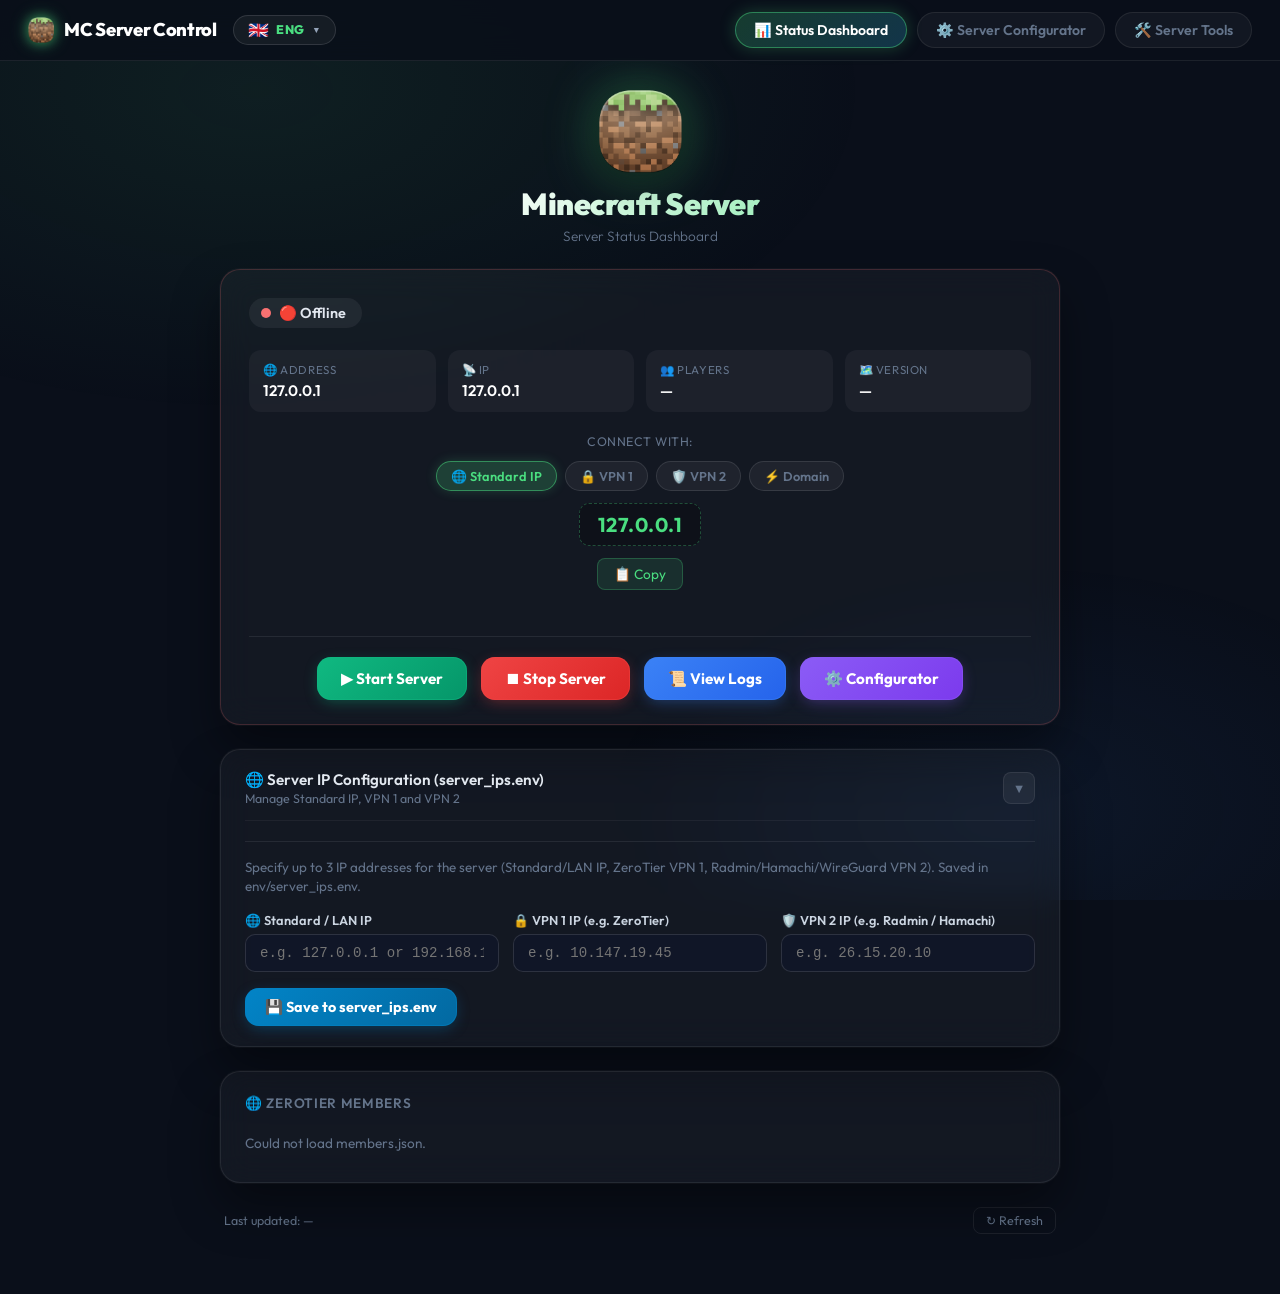
==== commit ef2d9527: "chage home web page icon" ====
--- a/images/caddy/web/index.html
+++ b/images/caddy/web/index.html
@@ -10,6 +10,15 @@
     <link href="https://fonts.googleapis.com/css2?family=Outfit:wght@300;400;600;700;900&display=swap" rel="stylesheet">
     <link rel="stylesheet" href="css/style.css?v=12">
     <link rel="stylesheet" href="css/config.css?v=12">
+
+    <!-- Favicon -->
+    <link rel="icon" type="image/png" href="img/favicon-96x96.png" sizes="96x96">
+    <link rel="icon" id="dynamic-favicon" type="image/svg+xml" href="img/favicon.svg">
+    <link rel="shortcut icon" href="img/favicon.ico">
+    <link rel="apple-touch-icon" sizes="180x180" href="img/apple-touch-icon.png">
+    <link rel="manifest" href="site.webmanifest">
+    <meta name="apple-mobile-web-app-title" content="MC Control">
+    <meta name="theme-color" content="#0a0f1a">
 </head>
 
 <body>
@@ -19,7 +28,7 @@
     <nav class="top-nav">
         <div class="nav-left">
             <div class="nav-brand">
-                <span class="nav-icon">⛏️</span>
+                <span class="nav-icon"><img src="img/mc-2d-logo.png" alt="Logo" class="nav-icon-img"></span>
                 <span class="nav-title" data-i18n="nav_brand">MC Server Control</span>
             </div>
             <div class="lang-dropdown-wrapper" id="lang-dropdown-wrapper">
@@ -53,7 +62,7 @@
 
     <main class="container">
         <header>
-            <div class="logo">⛏️</div>
+            <div class="logo"><img src="img/mc-2d-logo.png" alt="Minecraft Server Logo" class="logo-img"></div>
             <h1 id="server-name" data-i18n="dash_title">Minecraft Server</h1>
             <p class="subtitle" id="server-desc" data-i18n="dash_subtitle">Server Status Dashboard</p>
             <p class="visitor-greeting" id="visitor-greeting" style="display:none"></p>
@@ -173,6 +182,7 @@
         </footer>
     </main>
 
+    <script src="js/favicon.js?v=12"></script>
     <script src="js/i18n.js?v=12"></script>
     <script src="js/script.js?v=12"></script>
 </body>
--- a/images/caddy/web/css/style.css
+++ b/images/caddy/web/css/style.css
@@ -63,8 +63,18 @@
 }
 
 .nav-icon {
+    display: inline-flex;
+    align-items: center;
     font-size: 1.4rem;
     filter: drop-shadow(0 0 8px rgba(74, 222, 128, 0.4));
+}
+
+.nav-icon-img {
+    width: 26px;
+    height: 26px;
+    object-fit: contain;
+    vertical-align: middle;
+    filter: drop-shadow(0 0 6px rgba(74, 222, 128, 0.4));
 }
 
 .lang-dropdown-wrapper {
@@ -310,11 +320,20 @@
 }
 
 .logo {
-    font-size: 3.5rem;
+    display: inline-flex;
+    align-items: center;
+    justify-content: center;
     line-height: 1;
-    margin-bottom: 8px;
+    margin-bottom: 12px;
     filter: drop-shadow(0 0 24px rgba(74, 222, 128, .4));
     animation: float 3s ease-in-out infinite;
+}
+
+.logo-img {
+    width: 84px;
+    height: 84px;
+    object-fit: contain;
+    filter: drop-shadow(0 6px 16px rgba(0, 0, 0, 0.45));
 }
 
 @keyframes float {
--- a/images/caddy/web/css/config.css
+++ b/images/caddy/web/css/config.css
@@ -32,8 +32,18 @@
 }
 
 .nav-icon {
+    display: inline-flex;
+    align-items: center;
     font-size: 1.4rem;
     filter: drop-shadow(0 0 8px rgba(74, 222, 128, 0.4));
+}
+
+.nav-icon-img {
+    width: 26px;
+    height: 26px;
+    object-fit: contain;
+    vertical-align: middle;
+    filter: drop-shadow(0 0 6px rgba(74, 222, 128, 0.4));
 }
 
 .lang-dropdown-wrapper {
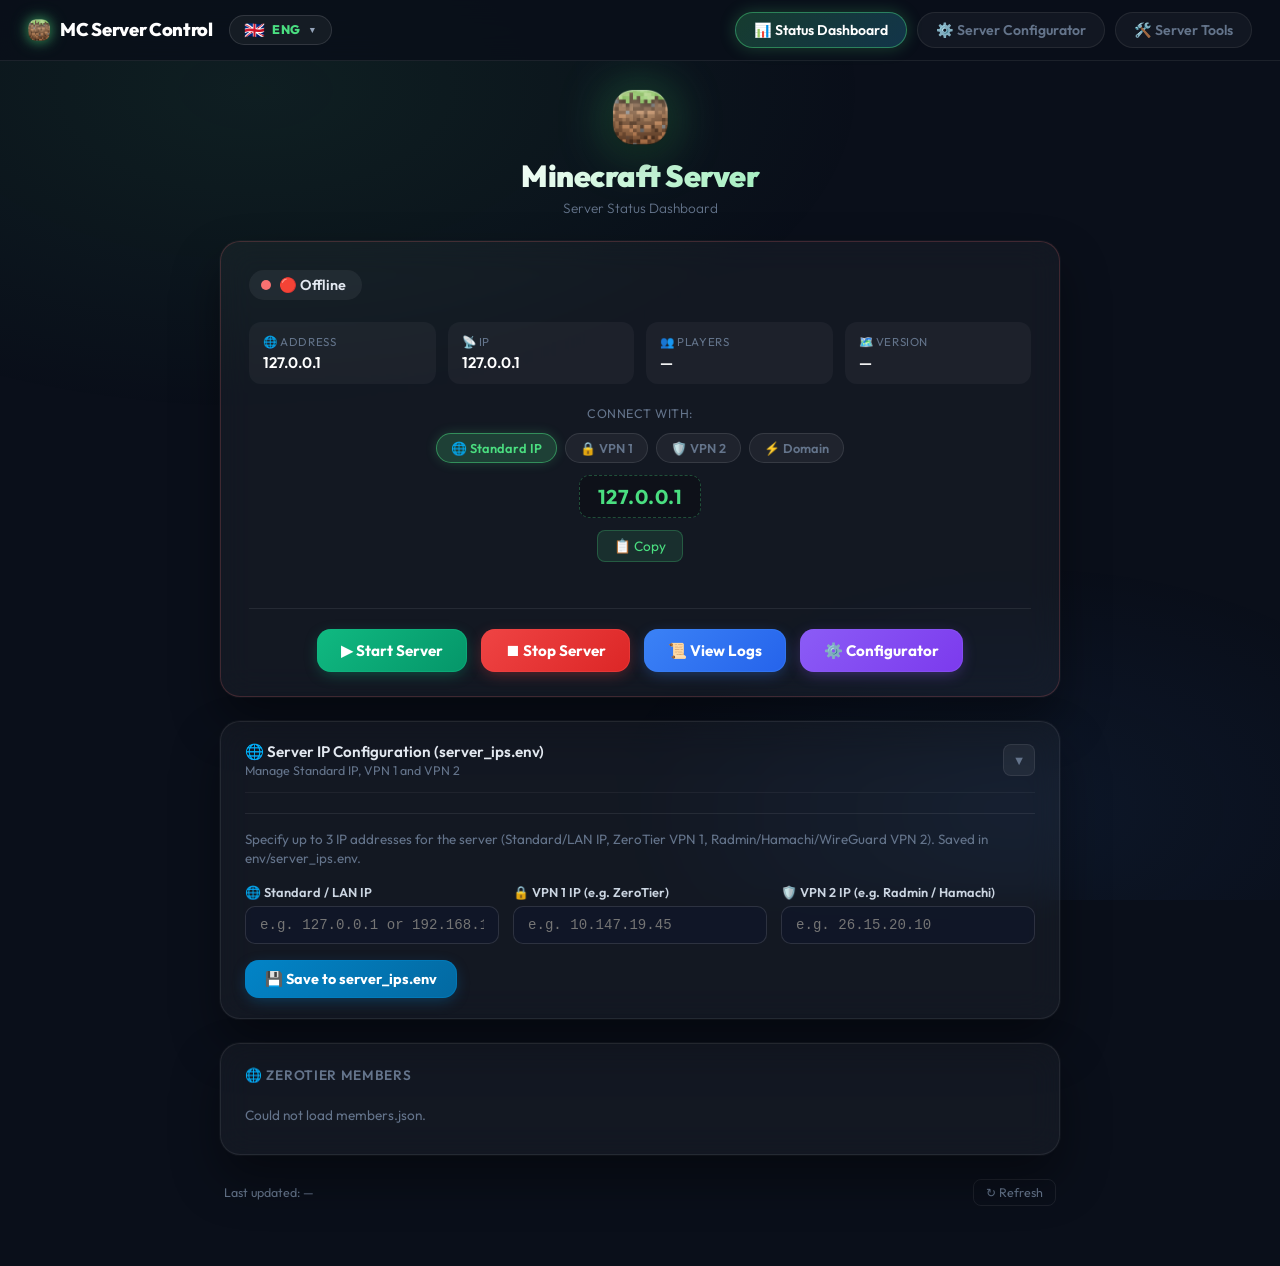
==== commit f16c37aa: "adjust icon web page size" ====
--- a/images/caddy/web/index.html
+++ b/images/caddy/web/index.html
@@ -8,8 +8,8 @@
     <link rel="preconnect" href="https://fonts.googleapis.com">
     <link rel="preconnect" href="https://fonts.googleapis.com" crossorigin>
     <link href="https://fonts.googleapis.com/css2?family=Outfit:wght@300;400;600;700;900&display=swap" rel="stylesheet">
-    <link rel="stylesheet" href="css/style.css?v=12">
-    <link rel="stylesheet" href="css/config.css?v=12">
+    <link rel="stylesheet" href="css/style.css?v=13">
+    <link rel="stylesheet" href="css/config.css?v=13">
 
     <!-- Favicon -->
     <link rel="icon" type="image/png" href="img/favicon-96x96.png" sizes="96x96">
@@ -28,7 +28,7 @@
     <nav class="top-nav">
         <div class="nav-left">
             <div class="nav-brand">
-                <span class="nav-icon"><img src="img/mc-2d-logo.png" alt="Logo" class="nav-icon-img"></span>
+                <span class="nav-icon"><img src="img/mc-2d-logo.png" alt="Logo" class="nav-icon-img" width="22" height="22"></span>
                 <span class="nav-title" data-i18n="nav_brand">MC Server Control</span>
             </div>
             <div class="lang-dropdown-wrapper" id="lang-dropdown-wrapper">
@@ -62,7 +62,7 @@
 
     <main class="container">
         <header>
-            <div class="logo"><img src="img/mc-2d-logo.png" alt="Minecraft Server Logo" class="logo-img"></div>
+            <div class="logo"><img src="img/mc-2d-logo.png" alt="Minecraft Server Logo" class="logo-img" width="56" height="56"></div>
             <h1 id="server-name" data-i18n="dash_title">Minecraft Server</h1>
             <p class="subtitle" id="server-desc" data-i18n="dash_subtitle">Server Status Dashboard</p>
             <p class="visitor-greeting" id="visitor-greeting" style="display:none"></p>
--- a/images/caddy/web/css/style.css
+++ b/images/caddy/web/css/style.css
@@ -70,8 +70,10 @@
 }
 
 .nav-icon-img {
-    width: 26px;
-    height: 26px;
+    width: 22px;
+    height: 22px;
+    max-width: 22px;
+    max-height: 22px;
     object-fit: contain;
     vertical-align: middle;
     filter: drop-shadow(0 0 6px rgba(74, 222, 128, 0.4));
@@ -330,8 +332,10 @@
 }
 
 .logo-img {
-    width: 84px;
-    height: 84px;
+    width: 56px;
+    height: 56px;
+    max-width: 56px;
+    max-height: 56px;
     object-fit: contain;
     filter: drop-shadow(0 6px 16px rgba(0, 0, 0, 0.45));
 }
--- a/images/caddy/web/css/config.css
+++ b/images/caddy/web/css/config.css
@@ -39,8 +39,10 @@
 }
 
 .nav-icon-img {
-    width: 26px;
-    height: 26px;
+    width: 22px;
+    height: 22px;
+    max-width: 22px;
+    max-height: 22px;
     object-fit: contain;
     vertical-align: middle;
     filter: drop-shadow(0 0 6px rgba(74, 222, 128, 0.4));
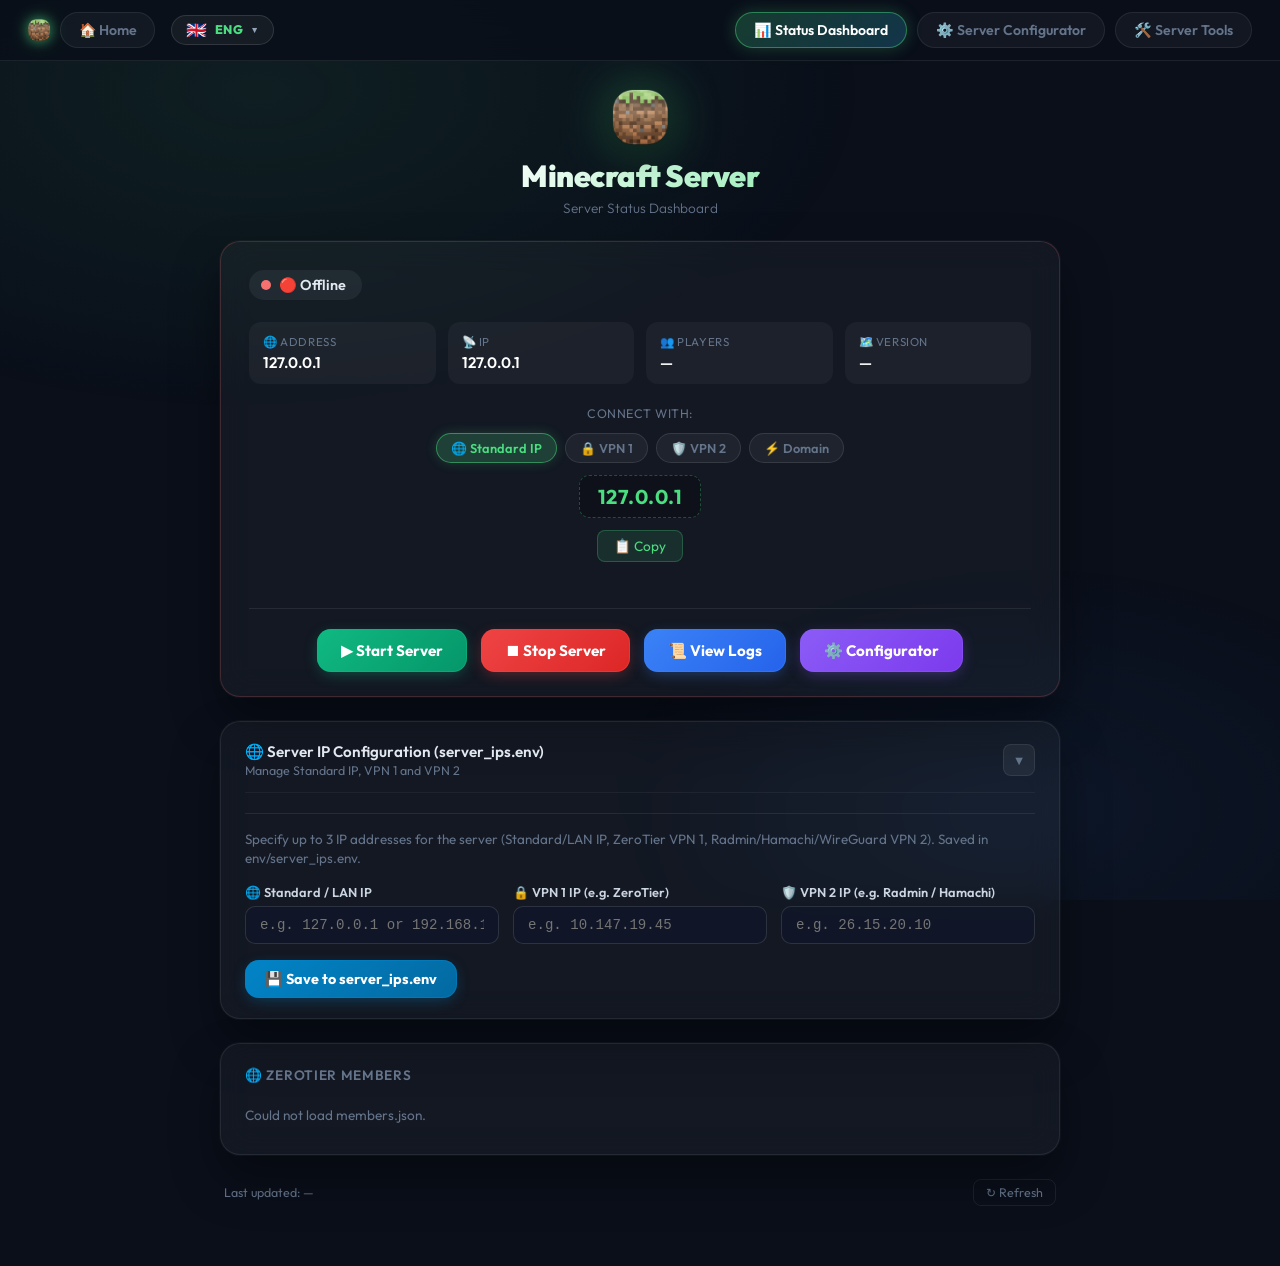
==== commit 9fc8efed: "home ancor" ====
--- a/images/caddy/web/index.html
+++ b/images/caddy/web/index.html
@@ -29,7 +29,7 @@
         <div class="nav-left">
             <div class="nav-brand">
                 <span class="nav-icon"><img src="img/mc-2d-logo.png" alt="Logo" class="nav-icon-img" width="22" height="22"></span>
-                <span class="nav-title" data-i18n="nav_brand">MC Server Control</span>
+                <a href="index.html" class="nav-btn nav-title">🏠 Home</a>
             </div>
             <div class="lang-dropdown-wrapper" id="lang-dropdown-wrapper">
                 <button type="button" class="lang-dropdown-btn" id="lang-dropdown-btn" onclick="toggleLangDropdown(event)" aria-expanded="false" aria-haspopup="true" title="Select Language">
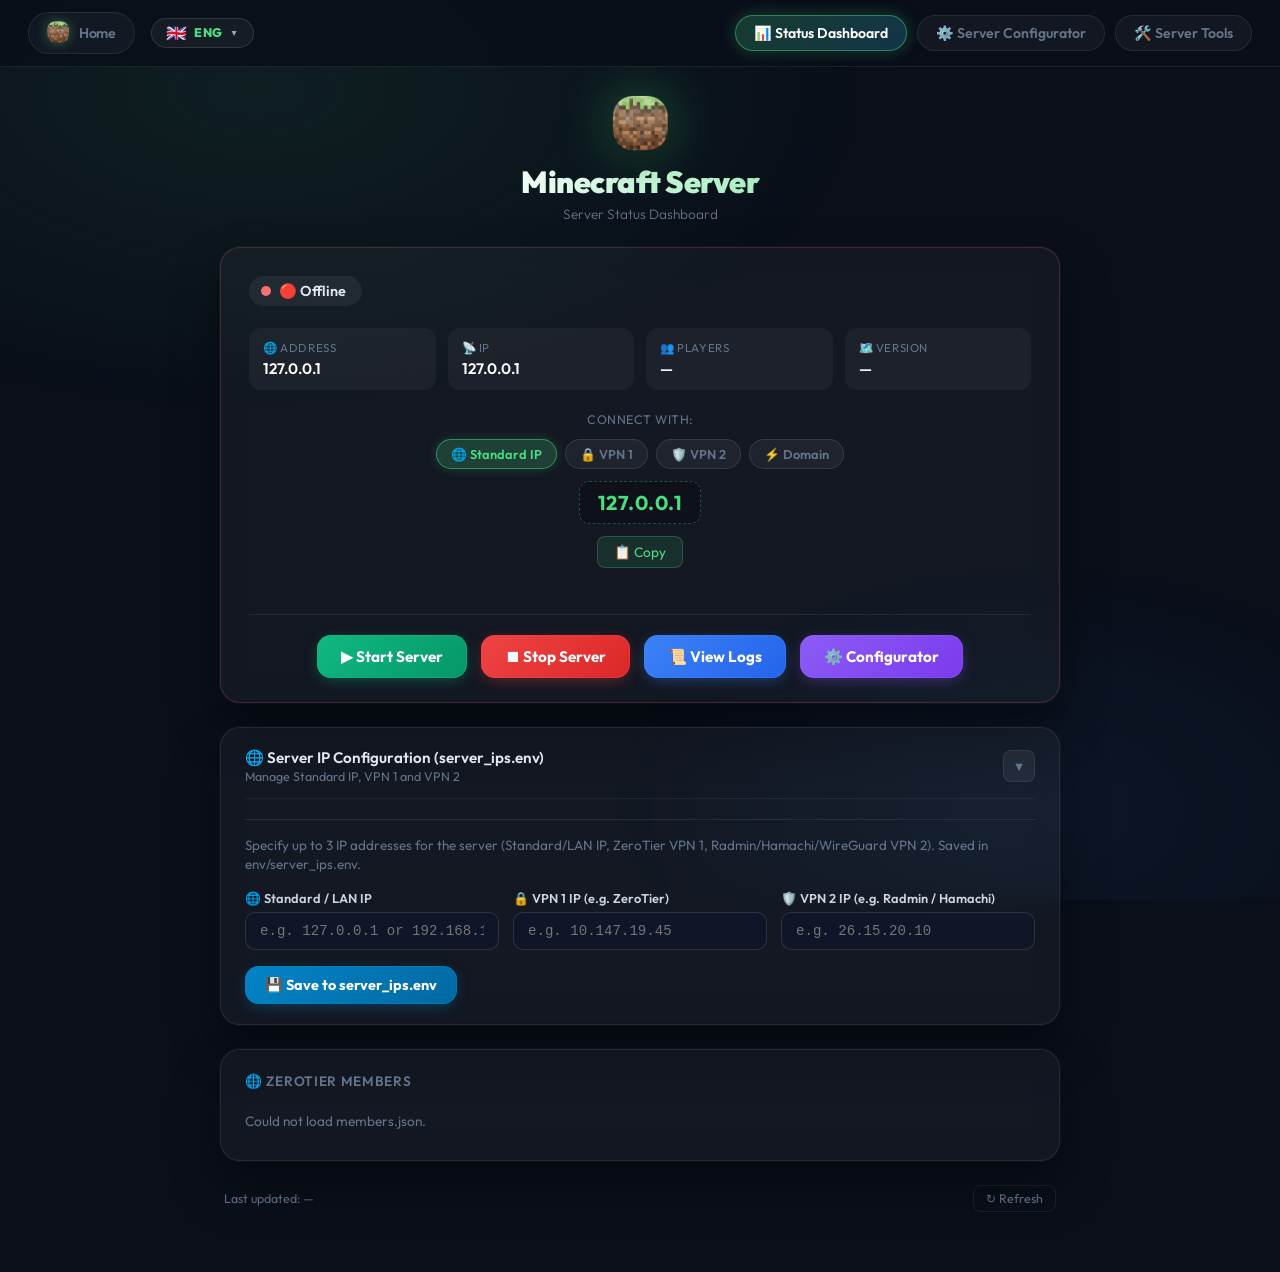
==== commit 5cc5b4f4: "home logo" ====
--- a/images/caddy/web/index.html
+++ b/images/caddy/web/index.html
@@ -28,8 +28,7 @@
     <nav class="top-nav">
         <div class="nav-left">
             <div class="nav-brand">
-                <span class="nav-icon"><img src="img/mc-2d-logo.png" alt="Logo" class="nav-icon-img" width="22" height="22"></span>
-                <a href="index.html" class="nav-btn nav-title">🏠 Home</a>
+                <a href="index.html" class="nav-btn nav-title"><img src="img/mc-2d-logo.png" alt="Logo" class="nav-icon-img" width="22" height="22" style="vertical-align: middle; margin-right: 4px; margin-bottom: 2px;"> Home</a>
             </div>
             <div class="lang-dropdown-wrapper" id="lang-dropdown-wrapper">
                 <button type="button" class="lang-dropdown-btn" id="lang-dropdown-btn" onclick="toggleLangDropdown(event)" aria-expanded="false" aria-haspopup="true" title="Select Language">
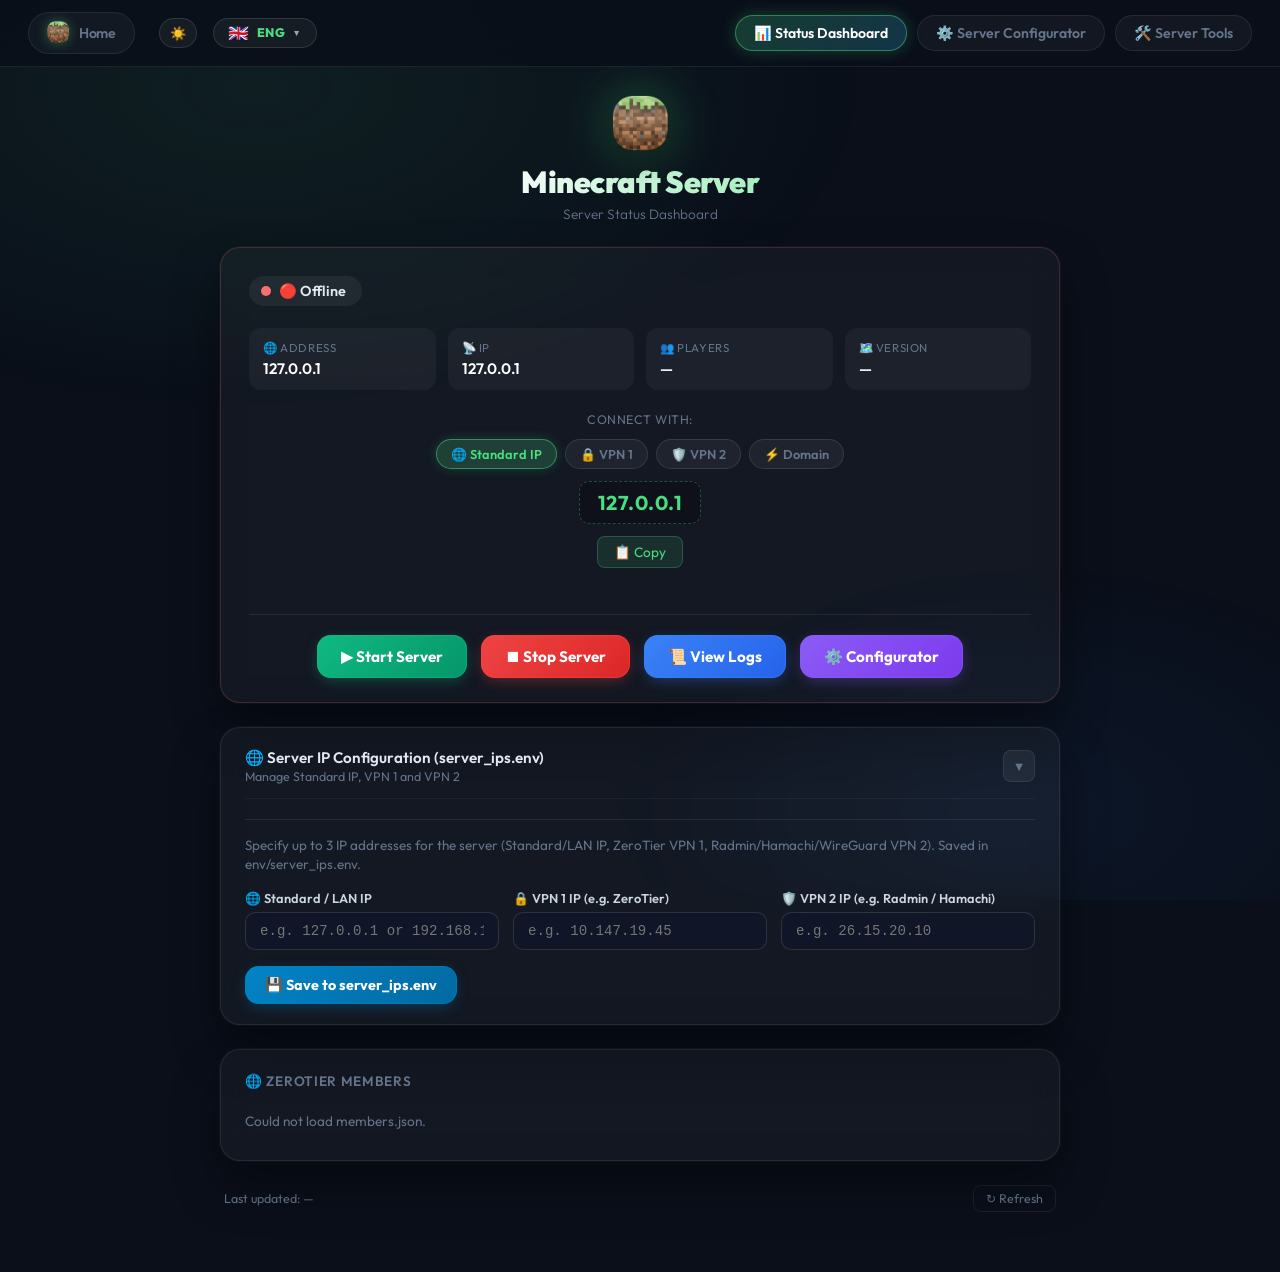
==== commit 55f7a816: "dark and light mode" ====
--- a/images/caddy/web/index.html
+++ b/images/caddy/web/index.html
@@ -30,6 +30,9 @@
             <div class="nav-brand">
                 <a href="index.html" class="nav-btn nav-title"><img src="img/mc-2d-logo.png" alt="Logo" class="nav-icon-img" width="22" height="22" style="vertical-align: middle; margin-right: 4px; margin-bottom: 2px;"> Home</a>
             </div>
+            <button type="button" class="lang-dropdown-btn" id="theme-toggle-btn" onclick="toggleTheme()" title="Toggle Theme" style="margin-left: 8px; padding: 6px 10px;">
+                <span id="theme-icon">☀️</span>
+            </button>
             <div class="lang-dropdown-wrapper" id="lang-dropdown-wrapper">
                 <button type="button" class="lang-dropdown-btn" id="lang-dropdown-btn" onclick="toggleLangDropdown(event)" aria-expanded="false" aria-haspopup="true" title="Select Language">
                     <span class="lang-flag" id="lang-flag">🇬🇧</span>
@@ -181,6 +184,7 @@
         </footer>
     </main>
 
+    <script src="js/theme.js?v=13"></script>
     <script src="js/favicon.js?v=12"></script>
     <script src="js/i18n.js?v=12"></script>
     <script src="js/script.js?v=12"></script>
--- a/images/caddy/web/css/style.css
+++ b/images/caddy/web/css/style.css
@@ -1,14 +1,40 @@
 :root {
+    --white: #ffffff;
+    --white-rgb: 255, 255, 255;
+    --black: #000000;
+    --black-rgb: 0, 0, 0;
+    --panel-rgb: 15, 23, 42;
+    --nav-bg-rgb: 10, 15, 26;
+
     --green: #4ade80;
     --green-dark: #16a34a;
     --red: #f87171;
     --yellow: #fbbf24;
     --bg: #0a0f1a;
-    --card-bg: rgba(255, 255, 255, 0.04);
-    --card-border: rgba(255, 255, 255, 0.08);
+    --card-bg: rgba(var(--white-rgb), 0.04);
+    --card-border: rgba(var(--white-rgb), 0.08);
     --text: #e2e8f0;
     --muted: #64748b;
     --font: 'Outfit', sans-serif;
+}
+
+[data-theme="light"] {
+    --white: #0f172a;
+    --white-rgb: 15, 23, 42;
+    --black: #ffffff;
+    --black-rgb: 255, 255, 255;
+    --panel-rgb: 255, 255, 255;
+    --nav-bg-rgb: 248, 250, 252;
+
+    --green: #16a34a;
+    --green-dark: #15803d;
+    --red: #ef4444;
+    --yellow: #d97706;
+    --bg: #f1f5f9;
+    --card-bg: rgba(var(--white-rgb), 0.03);
+    --card-border: rgba(var(--white-rgb), 0.1);
+    --text: #0f172a;
+    --muted: #475569;
 }
 
 * {
@@ -34,7 +60,7 @@
     position: sticky;
     top: 0;
     z-index: 100;
-    background: rgba(10, 15, 26, 0.88);
+    background: rgba(var(--nav-bg-rgb), 0.88);
     backdrop-filter: blur(16px);
     -webkit-backdrop-filter: blur(16px);
     border-bottom: 1px solid var(--card-border);
@@ -58,7 +84,7 @@
     gap: 10px;
     font-weight: 800;
     font-size: 1.15rem;
-    color: #ffffff;
+    color: var(--white);
     letter-spacing: -0.3px;
 }
 
@@ -91,8 +117,8 @@
     align-items: center;
     gap: 7px;
     padding: 6px 14px;
-    background: rgba(255, 255, 255, 0.05);
-    border: 1px solid rgba(255, 255, 255, 0.12);
+    background: rgba(var(--white-rgb), 0.05);
+    border: 1px solid rgba(var(--white-rgb), 0.12);
     border-radius: 999px;
     color: #e2e8f0;
     font-size: 0.82rem;
@@ -106,9 +132,9 @@
 
 .lang-dropdown-btn:hover,
 .lang-dropdown-wrapper.open .lang-dropdown-btn {
-    background: rgba(255, 255, 255, 0.1);
+    background: rgba(var(--white-rgb), 0.1);
     border-color: rgba(74, 222, 128, 0.45);
-    color: #ffffff;
+    color: var(--white);
     box-shadow: 0 0 12px rgba(74, 222, 128, 0.2);
     transform: translateY(-1px);
 }
@@ -139,12 +165,12 @@
     top: calc(100% + 8px);
     left: 0;
     min-width: 175px;
-    background: rgba(15, 23, 42, 0.95);
+    background: rgba(var(--panel-rgb), 0.95);
     backdrop-filter: blur(20px);
     -webkit-backdrop-filter: blur(20px);
-    border: 1px solid rgba(255, 255, 255, 0.15);
+    border: 1px solid rgba(var(--white-rgb), 0.15);
     border-radius: 14px;
-    box-shadow: 0 12px 35px rgba(0, 0, 0, 0.6), 0 0 15px rgba(74, 222, 128, 0.1);
+    box-shadow: 0 12px 35px rgba(var(--black-rgb), 0.6), 0 0 15px rgba(74, 222, 128, 0.1);
     padding: 6px;
     display: none;
     flex-direction: column;
@@ -186,8 +212,8 @@
 }
 
 .lang-option:hover {
-    background: rgba(255, 255, 255, 0.08);
-    color: #ffffff;
+    background: rgba(var(--white-rgb), 0.08);
+    color: var(--white);
 }
 
 .lang-option.active {
@@ -210,7 +236,7 @@
     font-size: 0.72rem;
     color: #94a3b8;
     font-weight: 700;
-    background: rgba(255, 255, 255, 0.06);
+    background: rgba(var(--white-rgb), 0.06);
     padding: 2px 6px;
     border-radius: 4px;
 }
@@ -245,7 +271,7 @@
     padding: 8px 18px;
     border-radius: 999px;
     color: var(--muted);
-    background: rgba(255, 255, 255, 0.04);
+    background: rgba(var(--white-rgb), 0.04);
     border: 1px solid var(--card-border);
     transition: all 0.25s cubic-bezier(0.4, 0, 0.2, 1);
     display: inline-flex;
@@ -255,14 +281,14 @@
 }
 
 .nav-btn:hover {
-    color: #ffffff;
-    background: rgba(255, 255, 255, 0.09);
-    border-color: rgba(255, 255, 255, 0.2);
+    color: var(--white);
+    background: rgba(var(--white-rgb), 0.09);
+    border-color: rgba(var(--white-rgb), 0.2);
     transform: translateY(-1px);
 }
 
 .nav-btn.active {
-    color: #ffffff;
+    color: var(--white);
     background: linear-gradient(135deg, rgba(74, 222, 128, 0.22), rgba(56, 189, 248, 0.22));
     border-color: rgba(74, 222, 128, 0.45);
     box-shadow: 0 0 16px rgba(74, 222, 128, 0.25);
@@ -337,7 +363,7 @@
     max-width: 56px;
     max-height: 56px;
     object-fit: contain;
-    filter: drop-shadow(0 6px 16px rgba(0, 0, 0, 0.45));
+    filter: drop-shadow(0 6px 16px rgba(var(--black-rgb), 0.45));
 }
 
 @keyframes float {
@@ -356,7 +382,7 @@
     font-size: 1.9rem;
     font-weight: 900;
     letter-spacing: -0.5px;
-    background: linear-gradient(135deg, #fff 30%, #4ade80);
+    background: linear-gradient(135deg, var(--white) 30%, #4ade80);
     -webkit-background-clip: text;
     background-clip: text;
     -webkit-text-fill-color: transparent;
@@ -391,7 +417,7 @@
     display: flex;
     flex-direction: column;
     gap: 22px;
-    box-shadow: 0 0 0 1px rgba(255, 255, 255, .03), 0 24px 48px rgba(0, 0, 0, .4);
+    box-shadow: 0 0 0 1px rgba(var(--white-rgb), .03), 0 24px 48px rgba(var(--black-rgb), .4);
     transition: border-color .4s;
 }
 
@@ -408,7 +434,7 @@
     display: inline-flex;
     align-items: center;
     gap: 8px;
-    background: rgba(255, 255, 255, .06);
+    background: rgba(var(--white-rgb), .06);
     border-radius: 99px;
     padding: 6px 16px 6px 12px;
     font-size: .9rem;
@@ -462,7 +488,7 @@
 }
 
 .info-item {
-    background: rgba(255, 255, 255, .04);
+    background: rgba(var(--white-rgb), .04);
     border-radius: 12px;
     padding: 12px 14px;
 }
@@ -479,7 +505,7 @@
     font-size: .95rem;
     font-weight: 600;
     word-break: break-all;
-    color: #fff;
+    color: var(--white);
 }
 
 /* motd */
@@ -517,8 +543,8 @@
 }
 
 .ip-tab {
-    background: rgba(255, 255, 255, 0.05);
-    border: 1px solid rgba(255, 255, 255, 0.1);
+    background: rgba(var(--white-rgb), 0.05);
+    border: 1px solid rgba(var(--white-rgb), 0.1);
     color: var(--muted);
     font-family: var(--font);
     font-size: 0.8rem;
@@ -530,7 +556,7 @@
 }
 
 .ip-tab:hover {
-    background: rgba(255, 255, 255, 0.12);
+    background: rgba(var(--white-rgb), 0.12);
     color: var(--text);
 }
 
@@ -546,7 +572,7 @@
     font-weight: 700;
     color: var(--green);
     letter-spacing: .5px;
-    background: rgba(0, 0, 0, 0.25);
+    background: rgba(var(--black-rgb), 0.25);
     padding: 8px 18px;
     border-radius: 10px;
     border: 1px dashed rgba(74, 222, 128, 0.3);
@@ -576,7 +602,7 @@
     border-radius: 20px;
     padding: 20px 24px;
     backdrop-filter: blur(16px);
-    box-shadow: 0 0 0 1px rgba(255, 255, 255, .03), 0 24px 48px rgba(0, 0, 0, .4);
+    box-shadow: 0 0 0 1px rgba(var(--white-rgb), .03), 0 24px 48px rgba(var(--black-rgb), .4);
     transition: all 0.3s ease;
 }
 
@@ -603,7 +629,7 @@
 }
 
 .toggle-btn {
-    background: rgba(255, 255, 255, 0.06);
+    background: rgba(var(--white-rgb), 0.06);
     border: 1px solid var(--card-border);
     color: var(--muted);
     border-radius: 8px;
@@ -619,13 +645,13 @@
 
 .toggle-btn:hover {
     color: var(--text);
-    background: rgba(255, 255, 255, 0.12);
+    background: rgba(var(--white-rgb), 0.12);
 }
 
 .ip-manager-body {
     margin-top: 18px;
     padding-top: 16px;
-    border-top: 1px solid rgba(255, 255, 255, 0.08);
+    border-top: 1px solid rgba(var(--white-rgb), 0.08);
 }
 
 .section-desc {
@@ -636,7 +662,7 @@
 }
 
 .section-desc code {
-    background: rgba(255, 255, 255, 0.08);
+    background: rgba(var(--white-rgb), 0.08);
     padding: 2px 6px;
     border-radius: 4px;
     color: #a7f3d0;
@@ -662,8 +688,8 @@
 }
 
 .ip-field input {
-    background: rgba(15, 23, 42, 0.6);
-    border: 1px solid rgba(255, 255, 255, 0.12);
+    background: rgba(var(--panel-rgb), 0.6);
+    border: 1px solid rgba(var(--white-rgb), 0.12);
     border-radius: 10px;
     padding: 10px 14px;
     color: #f8fafc;
@@ -676,7 +702,7 @@
 .ip-field input:focus {
     border-color: #38bdf8;
     box-shadow: 0 0 12px rgba(56, 189, 248, 0.25);
-    background: rgba(15, 23, 42, 0.85);
+    background: rgba(var(--panel-rgb), 0.85);
 }
 
 .ip-actions {
@@ -726,7 +752,7 @@
 
 .refresh-btn:hover {
     color: var(--text);
-    border-color: rgba(255, 255, 255, .2);
+    border-color: rgba(var(--white-rgb), .2);
 }
 
 /* ── members card ─────────────────────────── */
@@ -736,7 +762,7 @@
     border-radius: 20px;
     padding: 22px 24px;
     backdrop-filter: blur(16px);
-    box-shadow: 0 0 0 1px rgba(255, 255, 255, .03), 0 24px 48px rgba(0, 0, 0, .4);
+    box-shadow: 0 0 0 1px rgba(var(--white-rgb), .03), 0 24px 48px rgba(var(--black-rgb), .4);
 }
 
 .members-title {
@@ -759,14 +785,14 @@
     display: flex;
     align-items: center;
     justify-content: space-between;
-    background: rgba(255, 255, 255, .04);
+    background: rgba(var(--white-rgb), .04);
     border-radius: 12px;
     padding: 10px 14px;
     transition: background .2s;
 }
 
 .member-item:hover {
-    background: rgba(255, 255, 255, .07);
+    background: rgba(var(--white-rgb), .07);
 }
 
 .member-name {
@@ -845,7 +871,7 @@
     position: absolute;
     inset: 0;
     z-index: -1;
-    background: linear-gradient(135deg, rgba(255,255,255,0.1), rgba(255,255,255,0));
+    background: linear-gradient(135deg, rgba(var(--white-rgb), 0.1), rgba(var(--white-rgb), 0));
     transition: opacity 0.3s ease;
     opacity: 0;
 }
@@ -966,8 +992,8 @@
 /* ── log viewer ───────────────────────────── */
 .log-viewer {
     margin-top: 16px;
-    background: rgba(0, 0, 0, 0.4);
-    border: 1px solid rgba(255, 255, 255, 0.1);
+    background: rgba(var(--black-rgb), 0.4);
+    border: 1px solid rgba(var(--white-rgb), 0.1);
     border-radius: 12px;
     overflow: hidden;
     animation: fadeIn 0.3s ease;
@@ -979,12 +1005,12 @@
 }
 
 .log-header {
-    background: rgba(255, 255, 255, 0.05);
+    background: rgba(var(--white-rgb), 0.05);
     padding: 8px 16px;
     display: flex;
     justify-content: space-between;
     align-items: center;
-    border-bottom: 1px solid rgba(255, 255, 255, 0.05);
+    border-bottom: 1px solid rgba(var(--white-rgb), 0.05);
     font-size: 0.85rem;
     font-weight: 600;
     color: var(--muted);
--- a/images/caddy/web/css/config.css
+++ b/images/caddy/web/css/config.css
@@ -3,7 +3,7 @@
     position: sticky;
     top: 0;
     z-index: 100;
-    background: rgba(10, 15, 26, 0.88);
+    background: rgba(var(--nav-bg-rgb), 0.88);
     backdrop-filter: blur(16px);
     -webkit-backdrop-filter: blur(16px);
     border-bottom: 1px solid var(--card-border);
@@ -27,7 +27,7 @@
     gap: 10px;
     font-weight: 800;
     font-size: 1.15rem;
-    color: #ffffff;
+    color: var(--white);
     letter-spacing: -0.3px;
 }
 
@@ -60,8 +60,8 @@
     align-items: center;
     gap: 7px;
     padding: 6px 14px;
-    background: rgba(255, 255, 255, 0.05);
-    border: 1px solid rgba(255, 255, 255, 0.12);
+    background: rgba(var(--white-rgb), 0.05);
+    border: 1px solid rgba(var(--white-rgb), 0.12);
     border-radius: 999px;
     color: #e2e8f0;
     font-size: 0.82rem;
@@ -75,9 +75,9 @@
 
 .lang-dropdown-btn:hover,
 .lang-dropdown-wrapper.open .lang-dropdown-btn {
-    background: rgba(255, 255, 255, 0.1);
+    background: rgba(var(--white-rgb), 0.1);
     border-color: rgba(74, 222, 128, 0.45);
-    color: #ffffff;
+    color: var(--white);
     box-shadow: 0 0 12px rgba(74, 222, 128, 0.2);
     transform: translateY(-1px);
 }
@@ -108,12 +108,12 @@
     top: calc(100% + 8px);
     left: 0;
     min-width: 175px;
-    background: rgba(15, 23, 42, 0.95);
+    background: rgba(var(--panel-rgb), 0.95);
     backdrop-filter: blur(20px);
     -webkit-backdrop-filter: blur(20px);
-    border: 1px solid rgba(255, 255, 255, 0.15);
+    border: 1px solid rgba(var(--white-rgb), 0.15);
     border-radius: 14px;
-    box-shadow: 0 12px 35px rgba(0, 0, 0, 0.6), 0 0 15px rgba(74, 222, 128, 0.1);
+    box-shadow: 0 12px 35px rgba(var(--black-rgb), 0.6), 0 0 15px rgba(74, 222, 128, 0.1);
     padding: 6px;
     display: none;
     flex-direction: column;
@@ -155,8 +155,8 @@
 }
 
 .lang-option:hover {
-    background: rgba(255, 255, 255, 0.08);
-    color: #ffffff;
+    background: rgba(var(--white-rgb), 0.08);
+    color: var(--white);
 }
 
 .lang-option.active {
@@ -179,7 +179,7 @@
     font-size: 0.72rem;
     color: #94a3b8;
     font-weight: 700;
-    background: rgba(255, 255, 255, 0.06);
+    background: rgba(var(--white-rgb), 0.06);
     padding: 2px 6px;
     border-radius: 4px;
 }
@@ -214,7 +214,7 @@
     padding: 8px 18px;
     border-radius: 999px;
     color: var(--muted);
-    background: rgba(255, 255, 255, 0.04);
+    background: rgba(var(--white-rgb), 0.04);
     border: 1px solid var(--card-border);
     transition: all 0.25s cubic-bezier(0.4, 0, 0.2, 1);
     display: inline-flex;
@@ -224,14 +224,14 @@
 }
 
 .nav-btn:hover {
-    color: #ffffff;
-    background: rgba(255, 255, 255, 0.09);
-    border-color: rgba(255, 255, 255, 0.2);
+    color: var(--white);
+    background: rgba(var(--white-rgb), 0.09);
+    border-color: rgba(var(--white-rgb), 0.2);
     transform: translateY(-1px);
 }
 
 .nav-btn.active {
-    color: #ffffff;
+    color: var(--white);
     background: linear-gradient(135deg, rgba(74, 222, 128, 0.22), rgba(56, 189, 248, 0.22));
     border-color: rgba(74, 222, 128, 0.45);
     box-shadow: 0 0 16px rgba(74, 222, 128, 0.25);
@@ -277,7 +277,7 @@
     font-size: 2.2rem;
     font-weight: 900;
     letter-spacing: -0.5px;
-    background: linear-gradient(135deg, #ffffff 30%, #4ade80 70%, #38bdf8 100%);
+    background: linear-gradient(135deg, var(--white) 30%, #4ade80 70%, #38bdf8 100%);
     -webkit-background-clip: text;
     background-clip: text;
     -webkit-text-fill-color: transparent;
@@ -290,7 +290,7 @@
 }
 
 .code-badge {
-    background: rgba(255, 255, 255, 0.08);
+    background: rgba(var(--white-rgb), 0.08);
     padding: 2px 7px;
     border-radius: 6px;
     font-family: 'JetBrains Mono', monospace;
@@ -314,7 +314,7 @@
     font-size: 0.82rem;
     padding: 4px 14px;
     border-radius: 999px;
-    background: rgba(255, 255, 255, 0.05);
+    background: rgba(var(--white-rgb), 0.05);
     border: 1px solid var(--card-border);
     color: var(--text);
 }
@@ -342,12 +342,12 @@
     display: grid;
     grid-template-columns: repeat(4, 1fr);
     gap: 12px;
-    background: rgba(15, 23, 42, 0.75);
-    padding: 8px;
+    background: rgba(var(--panel-rgb), 0.75);
+    padding: 8px 12px;
     border-radius: 18px;
     border: 1px solid var(--card-border);
     backdrop-filter: blur(16px);
-    box-shadow: 0 10px 30px rgba(0, 0, 0, 0.25);
+    box-shadow: 0 10px 30px rgba(var(--black-rgb), 0.25);
     width: 100%;
     box-sizing: border-box;
 }
@@ -359,8 +359,8 @@
     align-items: center;
     gap: 12px;
     padding: 12px 16px;
-    background: rgba(255, 255, 255, 0.03);
-    border: 1px solid rgba(255, 255, 255, 0.07);
+    background: rgba(var(--white-rgb), 0.03);
+    border: 1px solid rgba(var(--white-rgb), 0.07);
     border-radius: 14px;
     color: var(--muted);
     cursor: pointer;
@@ -373,18 +373,18 @@
 }
 
 .tab-btn:hover {
-    background: rgba(255, 255, 255, 0.08);
+    background: rgba(var(--white-rgb), 0.08);
     color: #f1f5f9;
     transform: translateY(-2px);
-    border-color: rgba(255, 255, 255, 0.16);
-    box-shadow: 0 4px 12px rgba(0, 0, 0, 0.2);
+    border-color: rgba(var(--white-rgb), 0.16);
+    box-shadow: 0 4px 12px rgba(var(--black-rgb), 0.2);
 }
 
 .tab-btn.active {
     background: linear-gradient(135deg, rgba(74, 222, 128, 0.18), rgba(56, 189, 248, 0.18));
     border-color: rgba(74, 222, 128, 0.45);
-    color: #ffffff;
-    box-shadow: 0 4px 20px rgba(0, 0, 0, 0.35), 0 0 15px rgba(74, 222, 128, 0.2);
+    color: var(--white);
+    box-shadow: 0 4px 20px rgba(var(--black-rgb), 0.35), 0 0 15px rgba(74, 222, 128, 0.2);
 }
 
 .tab-btn.active .tab-btn-icon {
@@ -393,7 +393,7 @@
 }
 
 .tab-btn.active .tab-btn-title {
-    color: #ffffff;
+    color: var(--white);
 }
 
 .tab-btn.active .tab-btn-sub {
@@ -492,8 +492,8 @@
 }
 
 .form-card:hover {
-    border-color: rgba(255, 255, 255, 0.14);
-    box-shadow: 0 8px 32px rgba(0, 0, 0, 0.2);
+    border-color: rgba(var(--white-rgb), 0.14);
+    box-shadow: 0 8px 32px rgba(var(--black-rgb), 0.2);
 }
 
 .card-header {
@@ -501,20 +501,20 @@
     align-items: flex-start;
     gap: 14px;
     margin-bottom: 20px;
-    border-bottom: 1px solid rgba(255, 255, 255, 0.05);
+    border-bottom: 1px solid rgba(var(--white-rgb), 0.05);
     padding-bottom: 14px;
 }
 
 .card-icon {
     font-size: 1.7rem;
     line-height: 1;
-    filter: drop-shadow(0 0 10px rgba(255, 255, 255, 0.2));
+    filter: drop-shadow(0 0 10px rgba(var(--white-rgb), 0.2));
 }
 
 .card-header h2 {
     font-size: 1.25rem;
     font-weight: 700;
-    color: #fff;
+    color: var(--white);
 }
 
 .card-desc {
@@ -575,8 +575,8 @@
 .form-input,
 .form-select {
     width: 100%;
-    background: rgba(15, 23, 42, 0.6);
-    border: 1px solid rgba(255, 255, 255, 0.1);
+    background: rgba(var(--panel-rgb), 0.6);
+    border: 1px solid rgba(var(--white-rgb), 0.1);
     border-radius: 10px;
     padding: 10px 14px;
     font-size: 0.92rem;
@@ -590,7 +590,7 @@
 .form-select:focus {
     border-color: #4ade80;
     box-shadow: 0 0 0 3px rgba(74, 222, 128, 0.15);
-    background: rgba(15, 23, 42, 0.85);
+    background: rgba(var(--panel-rgb), 0.85);
 }
 
 .form-hint {
@@ -616,7 +616,7 @@
 }
 
 .type-btn {
-    background: rgba(255, 255, 255, 0.03);
+    background: rgba(var(--white-rgb), 0.03);
     border: 1px solid var(--card-border);
     border-radius: 12px;
     padding: 12px 8px;
@@ -630,8 +630,8 @@
 }
 
 .type-btn:hover {
-    background: rgba(255, 255, 255, 0.08);
-    border-color: rgba(255, 255, 255, 0.2);
+    background: rgba(var(--white-rgb), 0.08);
+    border-color: rgba(var(--white-rgb), 0.2);
     transform: translateY(-2px);
 }
 
@@ -639,7 +639,7 @@
     background: linear-gradient(135deg, rgba(74, 222, 128, 0.15), rgba(56, 189, 248, 0.15));
     border-color: #4ade80;
     box-shadow: 0 0 16px rgba(74, 222, 128, 0.25);
-    color: #fff;
+    color: var(--white);
 }
 
 .type-btn .type-icon {
@@ -653,10 +653,10 @@
 
 .engine-specific-box {
     margin-top: 14px;
-    background: rgba(0, 0, 0, 0.25);
+    background: rgba(var(--black-rgb), 0.25);
     border-radius: 12px;
     padding: 14px;
-    border: 1px dashed rgba(255, 255, 255, 0.1);
+    border: 1px dashed rgba(var(--white-rgb), 0.1);
     animation: fadeIn 0.3s ease;
 }
 
@@ -680,7 +680,7 @@
 }
 
 .chip {
-    background: rgba(255, 255, 255, 0.05);
+    background: rgba(var(--white-rgb), 0.05);
     border: 1px solid var(--card-border);
     color: #cbd5e1;
     font-size: 0.76rem;
@@ -694,7 +694,7 @@
 .chip:hover {
     background: rgba(74, 222, 128, 0.15);
     border-color: #4ade80;
-    color: #fff;
+    color: var(--white);
 }
 
 /* ── Range Sliders ──────────────────────────────────────────────── */
@@ -709,7 +709,7 @@
     accent-color: #4ade80;
     height: 6px;
     border-radius: 3px;
-    background: rgba(255, 255, 255, 0.1);
+    background: rgba(var(--white-rgb), 0.1);
     outline: none;
     cursor: pointer;
 }
@@ -772,7 +772,7 @@
     left: 0;
     right: 0;
     bottom: 0;
-    background-color: rgba(255, 255, 255, 0.1);
+    background-color: rgba(var(--white-rgb), 0.1);
     transition: .3s;
     border-radius: 34px;
     border: 1px solid var(--card-border);
@@ -818,7 +818,7 @@
     padding: 2px 6px;
     border-radius: 4px;
     cursor: pointer;
-    border: 1px solid rgba(0, 0, 0, 0.2);
+    border: 1px solid rgba(var(--black-rgb), 0.2);
     user-select: none;
     transition: transform 0.1s;
 }
@@ -829,8 +829,8 @@
 
 .motd-preview-card {
     margin-top: 10px;
-    background: rgba(0, 0, 0, 0.4);
-    border: 1px solid rgba(255, 255, 255, 0.08);
+    background: rgba(var(--black-rgb), 0.4);
+    border: 1px solid rgba(var(--white-rgb), 0.08);
     border-radius: 10px;
     padding: 10px 14px;
 }
@@ -845,11 +845,11 @@
 .motd-render-box {
     font-family: 'JetBrains Mono', monospace;
     font-size: 0.95rem;
-    color: #ffffff;
+    color: var(--white);
     background: #11141c;
     padding: 10px 14px;
     border-radius: 6px;
-    border: 1px solid rgba(255, 255, 255, 0.05);
+    border: 1px solid rgba(var(--white-rgb), 0.05);
     min-height: 24px;
     word-break: break-word;
 }
@@ -862,8 +862,8 @@
 }
 
 .computed-preview-line {
-    background: rgba(0, 0, 0, 0.3);
-    border: 1px solid rgba(255, 255, 255, 0.06);
+    background: rgba(var(--black-rgb), 0.3);
+    border: 1px solid rgba(var(--white-rgb), 0.06);
     border-radius: 8px;
     padding: 10px 14px;
     display: flex;
@@ -885,8 +885,8 @@
 }
 
 .computed-preview-box {
-    background: rgba(0, 0, 0, 0.3);
-    border: 1px solid rgba(255, 255, 255, 0.06);
+    background: rgba(var(--black-rgb), 0.3);
+    border: 1px solid rgba(var(--white-rgb), 0.06);
     border-radius: 10px;
     padding: 12px 16px;
     display: flex;
@@ -916,7 +916,7 @@
 }
 
 .provider-card {
-    background: rgba(255, 255, 255, 0.03);
+    background: rgba(var(--white-rgb), 0.03);
     border: 1px solid var(--card-border);
     border-radius: 12px;
     padding: 10px 8px;
@@ -926,8 +926,8 @@
 }
 
 .provider-card:hover {
-    background: rgba(255, 255, 255, 0.08);
-    border-color: rgba(255, 255, 255, 0.2);
+    background: rgba(var(--white-rgb), 0.08);
+    border-color: rgba(var(--white-rgb), 0.2);
 }
 
 .provider-card.active {
@@ -939,7 +939,7 @@
 .provider-badge {
     font-weight: 700;
     font-size: 0.85rem;
-    color: #fff;
+    color: var(--white);
 }
 
 .provider-sub {
@@ -959,16 +959,16 @@
 }
 
 .dock-content {
-    background: rgba(10, 15, 26, 0.92);
+    background: rgba(var(--nav-bg-rgb), 0.92);
     backdrop-filter: blur(20px);
-    border: 1px solid rgba(255, 255, 255, 0.15);
+    border: 1px solid rgba(var(--white-rgb), 0.15);
     border-radius: 16px;
     padding: 12px 18px;
     display: flex;
     align-items: center;
     justify-content: flex-end;
     gap: 12px;
-    box-shadow: 0 12px 40px rgba(0, 0, 0, 0.5), 0 0 20px rgba(74, 222, 128, 0.15);
+    box-shadow: 0 12px 40px rgba(var(--black-rgb), 0.5), 0 0 20px rgba(74, 222, 128, 0.15);
 }
 
 .btn {
@@ -986,19 +986,19 @@
 }
 
 .btn-secondary {
-    background: rgba(255, 255, 255, 0.07);
+    background: rgba(var(--white-rgb), 0.07);
     border: 1px solid var(--card-border);
     color: #cbd5e1;
 }
 
 .btn-secondary:hover {
-    background: rgba(255, 255, 255, 0.14);
-    color: #fff;
+    background: rgba(var(--white-rgb), 0.14);
+    color: var(--white);
 }
 
 .btn-primary {
     background: linear-gradient(135deg, #16a34a, #22c55e);
-    color: #fff;
+    color: var(--white);
     box-shadow: 0 4px 15px rgba(34, 197, 94, 0.35);
 }
 
@@ -1013,7 +1013,7 @@
     position: fixed;
     inset: 0;
     z-index: 1000;
-    background: rgba(0, 0, 0, 0.75);
+    background: rgba(var(--black-rgb), 0.75);
     backdrop-filter: blur(8px);
     display: flex;
     align-items: center;
@@ -1024,13 +1024,13 @@
 
 .modal-card {
     background: #0d1322;
-    border: 1px solid rgba(255, 255, 255, 0.15);
+    border: 1px solid rgba(var(--white-rgb), 0.15);
     border-radius: 20px;
     width: min(560px, 94vw);
     max-height: 85vh;
     display: flex;
     flex-direction: column;
-    box-shadow: 0 20px 50px rgba(0, 0, 0, 0.7);
+    box-shadow: 0 20px 50px rgba(var(--black-rgb), 0.7);
     overflow: hidden;
 }
 
@@ -1049,7 +1049,7 @@
 .modal-header h3 {
     font-size: 1.15rem;
     font-weight: 700;
-    color: #fff;
+    color: var(--white);
 }
 
 .modal-close {
@@ -1062,7 +1062,7 @@
 }
 
 .modal-close:hover {
-    color: #fff;
+    color: var(--white);
 }
 
 .modal-body {
@@ -1088,8 +1088,8 @@
     display: flex;
     justify-content: space-between;
     align-items: center;
-    background: rgba(255, 255, 255, 0.03);
-    border: 1px solid rgba(255, 255, 255, 0.06);
+    background: rgba(var(--white-rgb), 0.03);
+    border: 1px solid rgba(var(--white-rgb), 0.06);
     border-radius: 8px;
     padding: 8px 12px;
     font-size: 0.84rem;
@@ -1107,7 +1107,7 @@
 
 .code-block {
     background: #080c14;
-    border: 1px solid rgba(255, 255, 255, 0.1);
+    border: 1px solid rgba(var(--white-rgb), 0.1);
     border-radius: 10px;
     padding: 16px;
     font-family: 'JetBrains Mono', monospace;
@@ -1125,7 +1125,7 @@
     gap: 12px;
     padding: 16px 24px;
     border-top: 1px solid var(--card-border);
-    background: rgba(0, 0, 0, 0.2);
+    background: rgba(var(--black-rgb), 0.2);
 }
 
 /* ── Toast Notifications ────────────────────────────────────────── */
@@ -1146,12 +1146,12 @@
     border: 1px solid var(--card-border);
     border-radius: 12px;
     padding: 12px 18px;
-    color: #fff;
+    color: var(--white);
     font-size: 0.88rem;
     display: flex;
     align-items: center;
     gap: 10px;
-    box-shadow: 0 8px 24px rgba(0, 0, 0, 0.4);
+    box-shadow: 0 8px 24px rgba(var(--black-rgb), 0.4);
     pointer-events: auto;
     animation: slideIn 0.3s ease;
 }
@@ -1185,8 +1185,8 @@
 }
 
 .remotes-manager-box {
-    background: rgba(0, 0, 0, 0.35);
-    border: 1px solid rgba(255, 255, 255, 0.08);
+    background: rgba(var(--black-rgb), 0.35);
+    border: 1px solid rgba(var(--white-rgb), 0.08);
     border-radius: 12px;
     padding: 14px;
     margin-bottom: 12px;
@@ -1211,7 +1211,7 @@
     display: flex;
     align-items: center;
     justify-content: space-between;
-    background: rgba(255, 255, 255, 0.03);
+    background: rgba(var(--white-rgb), 0.03);
     border: 1px solid var(--card-border);
     border-radius: 8px;
     padding: 8px 12px;
@@ -1219,8 +1219,8 @@
 }
 
 .remote-item:hover {
-    background: rgba(255, 255, 255, 0.06);
-    border-color: rgba(255, 255, 255, 0.15);
+    background: rgba(var(--white-rgb), 0.06);
+    border-color: rgba(var(--white-rgb), 0.15);
 }
 
 .remote-item-left {
@@ -1231,7 +1231,7 @@
 
 .remote-name {
     font-weight: 600;
-    color: #fff;
+    color: var(--white);
     font-size: 0.9rem;
 }
 
@@ -1259,7 +1259,7 @@
 .code-editor {
     width: 100%;
     background: #080c14;
-    border: 1px solid rgba(255, 255, 255, 0.15);
+    border: 1px solid rgba(var(--white-rgb), 0.15);
     border-radius: 10px;
     padding: 14px;
     font-family: 'JetBrains Mono', monospace;
@@ -1297,7 +1297,7 @@
     display: flex;
     justify-content: space-between;
     align-items: center;
-    background: rgba(255, 255, 255, 0.03);
+    background: rgba(var(--white-rgb), 0.03);
     border: 1px solid var(--card-border);
     border-radius: 12px;
     padding: 14px 18px;
@@ -1309,8 +1309,8 @@
 }
 
 .accordion-toggle:hover {
-    background: rgba(255, 255, 255, 0.06);
-    border-color: rgba(255, 255, 255, 0.18);
+    background: rgba(var(--white-rgb), 0.06);
+    border-color: rgba(var(--white-rgb), 0.18);
 }
 
 #accordion-arrow {
@@ -1377,8 +1377,8 @@
 /* ── CurseForge Modpack Downloader & Manager ────────────────────── */
 .cf-modpack-section {
     border: 1px solid rgba(245, 158, 11, 0.35);
-    background: linear-gradient(135deg, rgba(30, 27, 75, 0.4) 0%, rgba(15, 23, 42, 0.6) 100%);
-    box-shadow: 0 8px 32px rgba(0, 0, 0, 0.35), 0 0 20px rgba(245, 158, 11, 0.08);
+    background: linear-gradient(135deg, rgba(30, 27, 75, 0.4) 0%, rgba(var(--panel-rgb), 0.6) 100%);
+    box-shadow: 0 8px 32px rgba(var(--black-rgb), 0.35), 0 0 20px rgba(245, 158, 11, 0.08);
 }
 
 .cf-search-box {
@@ -1389,8 +1389,8 @@
     display: flex;
     align-items: center;
     gap: 10px;
-    background: rgba(15, 23, 42, 0.7);
-    border: 1px solid rgba(255, 255, 255, 0.15);
+    background: rgba(var(--panel-rgb), 0.7);
+    border: 1px solid rgba(var(--white-rgb), 0.15);
     border-radius: 12px;
     padding: 6px 10px;
     transition: all 0.2s ease;
@@ -1425,8 +1425,8 @@
 
 /* ── Modpack Preview Card ───────────────────────────────────────── */
 .cf-preview-container {
-    background: rgba(255, 255, 255, 0.03);
-    border: 1px solid rgba(255, 255, 255, 0.12);
+    background: rgba(var(--white-rgb), 0.03);
+    border: 1px solid rgba(var(--white-rgb), 0.12);
     border-radius: 14px;
     padding: 18px;
     margin-bottom: 22px;
@@ -1456,9 +1456,9 @@
     height: 84px;
     border-radius: 12px;
     object-fit: cover;
-    border: 1px solid rgba(255, 255, 255, 0.2);
+    border: 1px solid rgba(var(--white-rgb), 0.2);
     background: #0f172a;
-    box-shadow: 0 4px 12px rgba(0, 0, 0, 0.4);
+    box-shadow: 0 4px 12px rgba(var(--black-rgb), 0.4);
     flex-shrink: 0;
 }
 
@@ -1505,7 +1505,7 @@
     gap: 12px;
     flex-wrap: wrap;
     padding-top: 12px;
-    border-top: 1px solid rgba(255, 255, 255, 0.08);
+    border-top: 1px solid rgba(var(--white-rgb), 0.08);
 }
 
 .btn-install-modpack {
@@ -1568,7 +1568,7 @@
 
 /* ── Progress & Console Log ─────────────────────────────────────── */
 .cf-progress-container {
-    background: rgba(15, 23, 42, 0.85);
+    background: rgba(var(--panel-rgb), 0.85);
     border: 1px solid rgba(56, 189, 248, 0.3);
     border-radius: 14px;
     padding: 16px;
@@ -1594,7 +1594,7 @@
 .progress-bar-track {
     width: 100%;
     height: 10px;
-    background: rgba(255, 255, 255, 0.1);
+    background: rgba(var(--white-rgb), 0.1);
     border-radius: 9999px;
     overflow: hidden;
     margin-bottom: 14px;
@@ -1610,7 +1610,7 @@
 
 .cf-console-wrapper {
     background: #090d16;
-    border: 1px solid rgba(255, 255, 255, 0.1);
+    border: 1px solid rgba(var(--white-rgb), 0.1);
     border-radius: 10px;
     overflow: hidden;
 }
@@ -1620,8 +1620,8 @@
     justify-content: space-between;
     align-items: center;
     padding: 8px 12px;
-    background: rgba(255, 255, 255, 0.04);
-    border-bottom: 1px solid rgba(255, 255, 255, 0.08);
+    background: rgba(var(--white-rgb), 0.04);
+    border-bottom: 1px solid rgba(var(--white-rgb), 0.08);
     font-size: 0.78rem;
     color: #94a3b8;
     font-weight: 600;
@@ -1639,7 +1639,7 @@
 
 .btn-console-clear:hover {
     color: #e2e8f0;
-    background: rgba(255, 255, 255, 0.1);
+    background: rgba(var(--white-rgb), 0.1);
 }
 
 .cf-console-log {
@@ -1660,7 +1660,7 @@
 .cf-installed-container {
     margin-top: 20px;
     padding-top: 16px;
-    border-top: 1px solid rgba(255, 255, 255, 0.1);
+    border-top: 1px solid rgba(var(--white-rgb), 0.1);
 }
 
 .cf-installed-header {
@@ -1687,16 +1687,16 @@
     display: flex;
     align-items: center;
     gap: 14px;
-    background: rgba(255, 255, 255, 0.03);
-    border: 1px solid rgba(255, 255, 255, 0.08);
+    background: rgba(var(--white-rgb), 0.03);
+    border: 1px solid rgba(var(--white-rgb), 0.08);
     border-radius: 12px;
     padding: 12px 14px;
     transition: all 0.2s ease;
 }
 
 .cf-installed-item:hover {
-    background: rgba(255, 255, 255, 0.06);
-    border-color: rgba(255, 255, 255, 0.15);
+    background: rgba(var(--white-rgb), 0.06);
+    border-color: rgba(var(--white-rgb), 0.15);
 }
 
 .cf-item-icon {
@@ -1748,12 +1748,12 @@
 .btn-danger:hover {
     background: rgba(239, 68, 68, 0.3);
     border-color: #ef4444;
-    color: #fff;
+    color: var(--white);
 }
 
 .btn-accent {
     background: linear-gradient(135deg, #8b5cf6, #6366f1);
-    color: #fff;
+    color: var(--white);
     border: none;
     padding: 6px 12px;
     border-radius: 8px;
@@ -1778,9 +1778,9 @@
     text-align: center;
     color: #64748b;
     font-size: 0.88rem;
-    background: rgba(255, 255, 255, 0.02);
+    background: rgba(var(--white-rgb), 0.02);
     border-radius: 10px;
-    border: 1px dashed rgba(255, 255, 255, 0.1);
+    border: 1px dashed rgba(var(--white-rgb), 0.1);
 }
 
 .cf-empty-notice.error {
